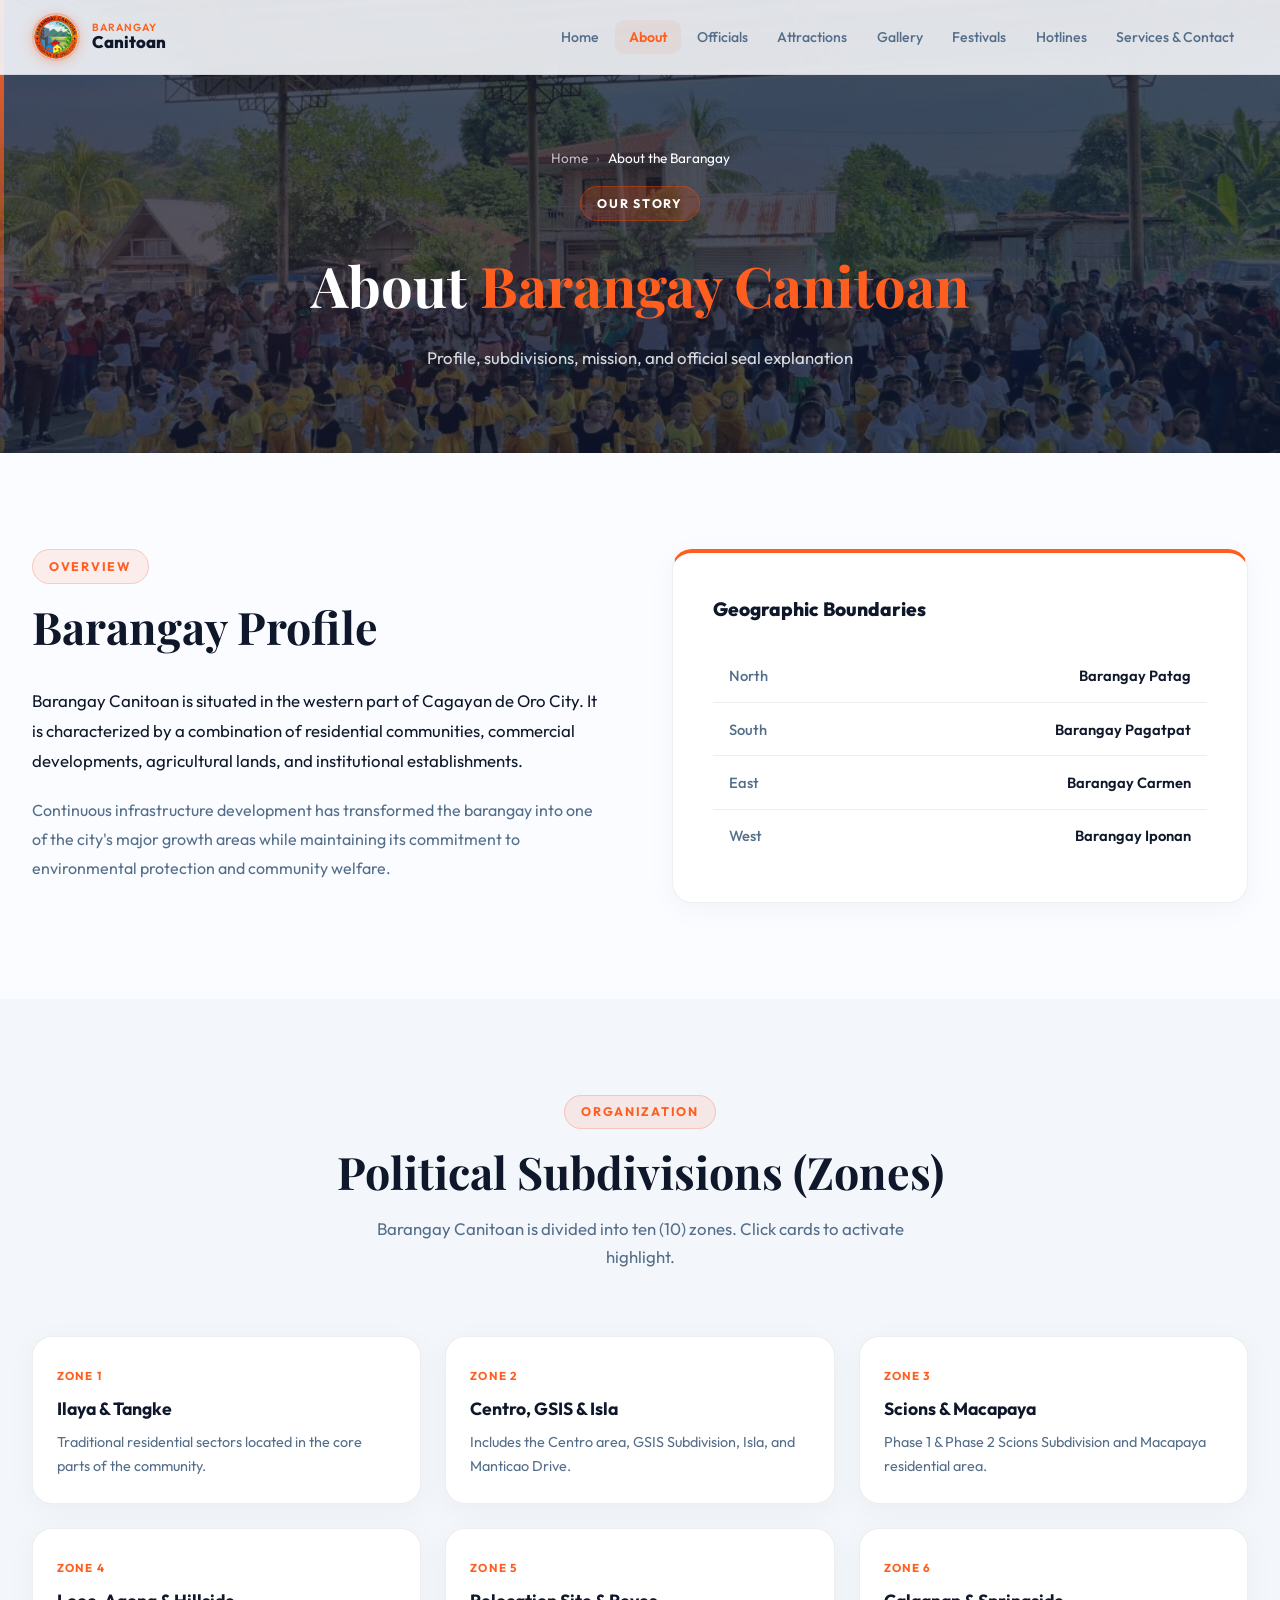
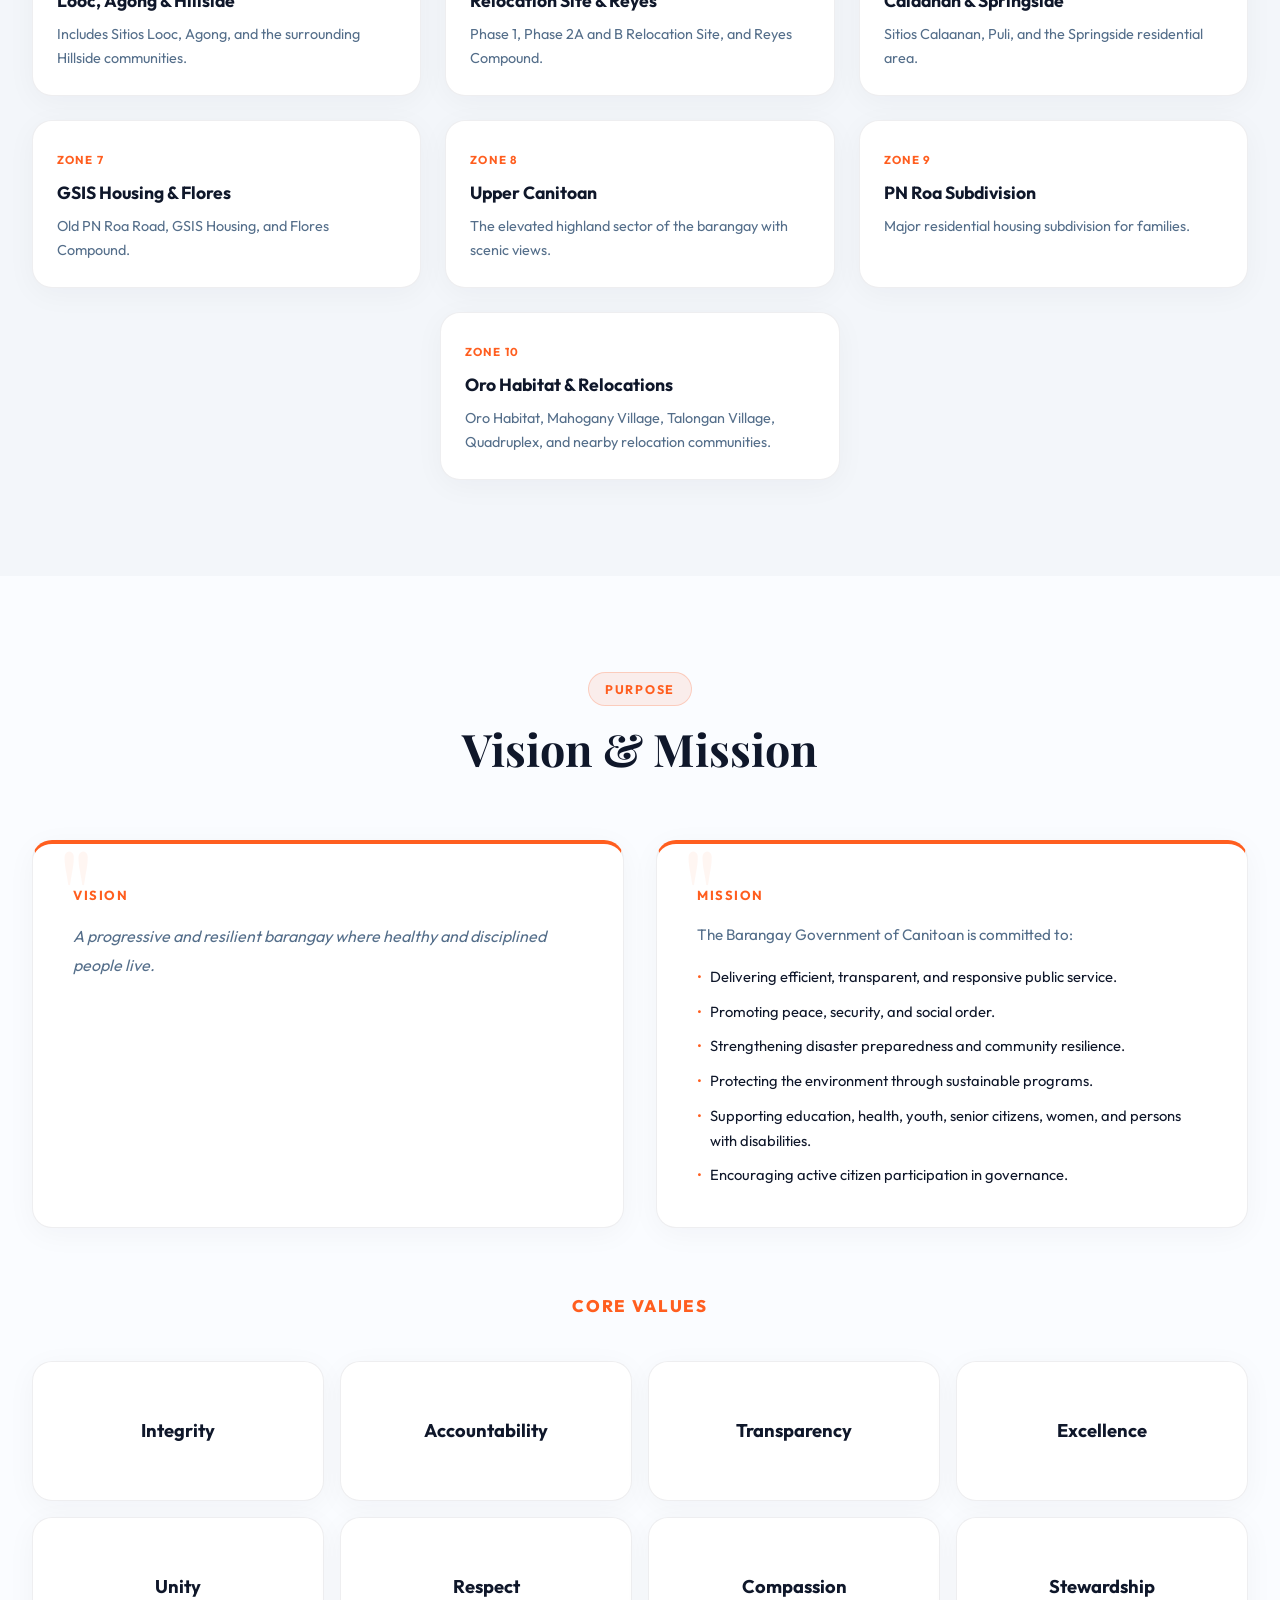
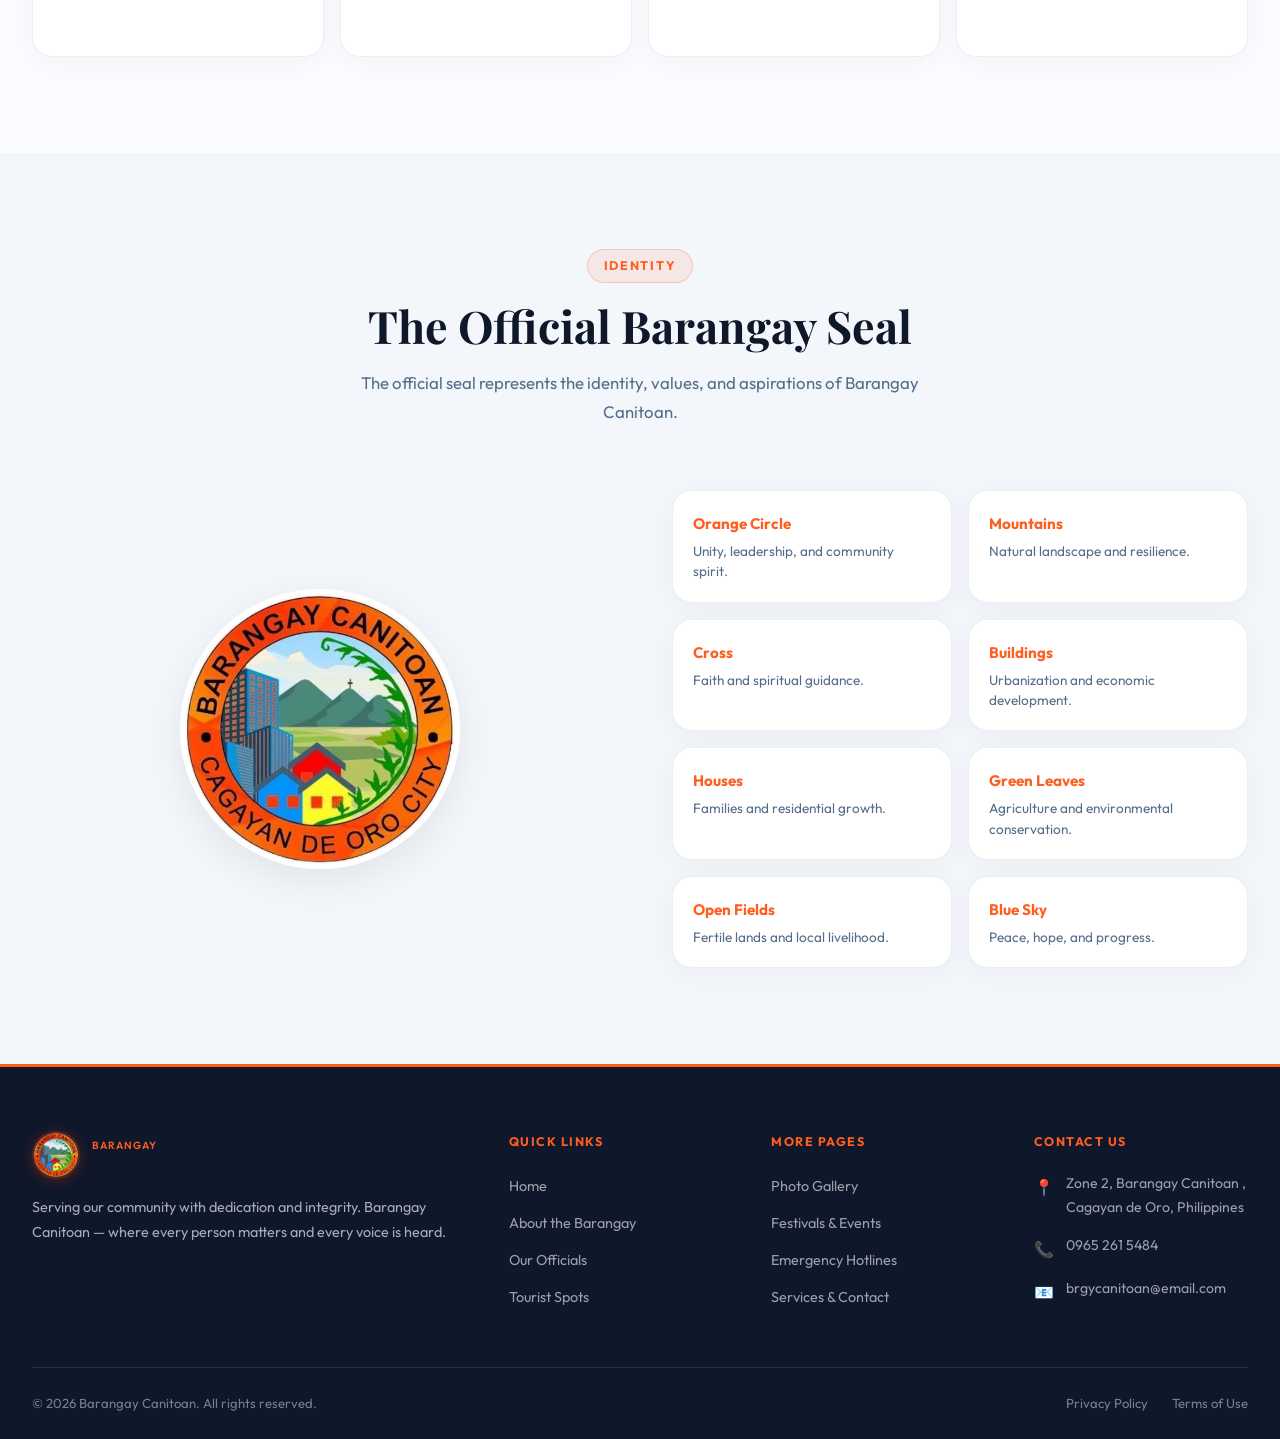
==== about.html @ 5a9c846b "Initial commit" ====
﻿<!DOCTYPE html>
<html lang="en">
<head>
  <meta charset="UTF-8" />
  <meta name="viewport" content="width=device-width, initial-scale=1.0" />
  <meta name="description" content="Learn about the history, location, population, vision, and mission of Barangay Canitoan — a proud community in the heart of the Philippines." />
  <title>About — Barangay Canitoan</title>
  <link rel="stylesheet" href="css/style.css" />
  <link rel="icon" href="images/logo.jpg" />
</head>
<body>

<button id="back-to-top" aria-label="Back to top"><svg width="18" height="18" viewBox="0 0 24 24" fill="none" stroke="currentColor" stroke-width="3" stroke-linecap="round" stroke-linejoin="round"><path d="M18 15l-6-6-6 6"/></svg></button>

<!-- NAVBAR -->
<nav class="navbar" id="navbar" aria-label="Main navigation">
  <div class="nav-container">
    <a href="index.html" class="nav-brand">
      <div class="nav-logo"><img src="images/logo.jpg" alt="Barangay Canitoan Seal" /></div>
      <div class="nav-title"><span>Barangay</span><span>Canitoan</span></div>
    </a>
    <button class="hamburger" id="hamburger" aria-label="Toggle navigation"><span></span><span></span><span></span></button>
    <ul class="nav-menu" id="nav-menu">
      <li><a href="index.html" class="nav-link">Home</a></li>
      <li><a href="about.html" class="nav-link active">About</a></li>
      <li><a href="officials.html" class="nav-link">Officials</a></li>
      <li><a href="attractions.html" class="nav-link">Attractions</a></li>
      <li><a href="gallery.html" class="nav-link">Gallery</a></li>
      <li><a href="festivals.html" class="nav-link">Festivals</a></li>
      <li><a href="hotlines.html" class="nav-link">Hotlines</a></li>
      <li><a href="services.html" class="nav-link">Services & Contact</a></li>
    </ul>
  </div>
</nav>

<!-- PAGE HERO -->
<section class="page-hero" style="background: linear-gradient(rgba(15, 23, 42, 0.75), rgba(15, 23, 42, 0.75)), url('images/about_community.jpg') no-repeat center center; background-size: cover; color: #ffffff; padding: calc(var(--nav-height) + 4.5rem) 0 5rem;">
  <div class="container">
    <div class="page-hero-content">
      <nav class="breadcrumb" aria-label="Breadcrumb">
        <a href="index.html" style="color: rgba(250, 252, 255, 0.7); text-decoration: none;">Home</a>
        <span class="breadcrumb-sep" style="color: rgba(250, 252, 255, 0.4);">›</span>
        <span style="color: #ffffff;">About the Barangay</span>
      </nav>
      <span class="section-tag" style="background: rgba(255, 69, 0, 0.2); border-color: rgba(255, 69, 0, 0.4); color: #ffffff;">Our Story</span>
      <h1 class="page-hero-title" style="color: #ffffff;">About <span style="color:var(--primary)">Barangay Canitoan</span></h1>
      <p class="page-hero-subtitle" style="color: rgba(250, 252, 255, 0.85);">Profile, subdivisions, mission, and official seal explanation</p>
    </div>
  </div>
</section>

<!-- PROFILE & HISTORY -->
<section class="section" aria-labelledby="profile-heading">
  <div class="container">
    <div class="grid-2" style="align-items:center; gap:4rem;">
      <div class="animate-on-scroll">
        <div class="section-header" style="text-align:left; margin-bottom:2rem;">
          <span class="section-tag">Overview</span>
          <h2 class="section-title" id="profile-heading">Barangay Profile</h2>
        </div>
        <p style="color:var(--text-primary); font-size:1.05rem; margin-bottom:1.25rem; line-height:1.8;">
          Barangay Canitoan is situated in the western part of Cagayan de Oro City. It is characterized by a combination of residential communities, commercial developments, agricultural lands, and institutional establishments.
        </p>
        <p style="color:var(--text-muted); margin-bottom:1.25rem; line-height:1.8;">
          Continuous infrastructure development has transformed the barangay into one of the city's major growth areas while maintaining its commitment to environmental protection and community welfare.
        </p>
      </div>

      <div class="card about-card-interactive animate-on-scroll" onclick="toggleCard(this)" style="padding: 2.5rem; background: var(--bg-card); border-top: 4px solid var(--primary);">
        <h3 style="font-size: 1.2rem; font-weight: 800; color: var(--text-primary); margin-bottom: 1.5rem; display: flex; align-items: center; gap: 0.5rem;">
          Geographic Boundaries
        </h3>
        <table class="hours-table">
          <tr>
            <td>North</td>
            <td style="color:var(--text-primary); font-weight:600; text-align:right;">Barangay Patag</td>
          </tr>
          <tr>
            <td>South</td>
            <td style="color:var(--text-primary); font-weight:600; text-align:right;">Barangay Pagatpat</td>
          </tr>
          <tr>
            <td>East</td>
            <td style="color:var(--text-primary); font-weight:600; text-align:right;">Barangay Carmen</td>
          </tr>
          <tr>
            <td>West</td>
            <td style="color:var(--text-primary); font-weight:600; text-align:right;">Barangay Iponan</td>
          </tr>
        </table>
      </div>
    </div>
  </div>
</section>

<!-- POLITICAL SUBDIVISIONS (ZONES) -->
<section class="section section-alt" aria-labelledby="zones-heading">
  <div class="container">
    <div class="section-header">
      <span class="section-tag">Organization</span>
      <h2 class="section-title" id="zones-heading">Political Subdivisions (Zones)</h2>
      <p class="section-desc">Barangay Canitoan is divided into ten (10) zones. Click cards to activate highlight.</p>
    </div>

    <div class="grid-3" style="gap:1.5rem;">
      <div class="card about-card-interactive animate-on-scroll" onclick="toggleCard(this)" style="padding:1.5rem;">
        <span class="card-tag">Zone 1</span>
        <h3 class="card-title">Ilaya &amp; Tangke</h3>
        <p class="card-desc">Traditional residential sectors located in the core parts of the community.</p>
      </div>
      <div class="card about-card-interactive animate-on-scroll" onclick="toggleCard(this)" style="padding:1.5rem;">
        <span class="card-tag">Zone 2</span>
        <h3 class="card-title">Centro, GSIS &amp; Isla</h3>
        <p class="card-desc">Includes the Centro area, GSIS Subdivision, Isla, and Manticao Drive.</p>
      </div>
      <div class="card about-card-interactive animate-on-scroll" onclick="toggleCard(this)" style="padding:1.5rem;">
        <span class="card-tag">Zone 3</span>
        <h3 class="card-title">Scions &amp; Macapaya</h3>
        <p class="card-desc">Phase 1 &amp; Phase 2 Scions Subdivision and Macapaya residential area.</p>
      </div>
      <div class="card about-card-interactive animate-on-scroll" onclick="toggleCard(this)" style="padding:1.5rem;">
        <span class="card-tag">Zone 4</span>
        <h3 class="card-title">Looc, Agong &amp; Hillside</h3>
        <p class="card-desc">Includes Sitios Looc, Agong, and the surrounding Hillside communities.</p>
      </div>
      <div class="card about-card-interactive animate-on-scroll" onclick="toggleCard(this)" style="padding:1.5rem;">
        <span class="card-tag">Zone 5</span>
        <h3 class="card-title">Relocation Site &amp; Reyes</h3>
        <p class="card-desc">Phase 1, Phase 2A and B Relocation Site, and Reyes Compound.</p>
      </div>
      <div class="card about-card-interactive animate-on-scroll" onclick="toggleCard(this)" style="padding:1.5rem;">
        <span class="card-tag">Zone 6</span>
        <h3 class="card-title">Calaanan &amp; Springside</h3>
        <p class="card-desc">Sitios Calaanan, Puli, and the Springside residential area.</p>
      </div>
      <div class="card about-card-interactive animate-on-scroll" onclick="toggleCard(this)" style="padding:1.5rem;">
        <span class="card-tag">Zone 7</span>
        <h3 class="card-title">GSIS Housing &amp; Flores</h3>
        <p class="card-desc">Old PN Roa Road, GSIS Housing, and Flores Compound.</p>
      </div>
      <div class="card about-card-interactive animate-on-scroll" onclick="toggleCard(this)" style="padding:1.5rem;">
        <span class="card-tag">Zone 8</span>
        <h3 class="card-title">Upper Canitoan</h3>
        <p class="card-desc">The elevated highland sector of the barangay with scenic views.</p>
      </div>
      <div class="card about-card-interactive animate-on-scroll" onclick="toggleCard(this)" style="padding:1.5rem;">
        <span class="card-tag">Zone 9</span>
        <h3 class="card-title">PN Roa Subdivision</h3>
        <p class="card-desc">Major residential housing subdivision for families.</p>
      </div>
      <div class="card about-card-interactive animate-on-scroll" onclick="toggleCard(this)" style="padding:1.5rem; grid-column:span 3; max-width:400px; margin:0 auto;" id="zone-10-card">
        <span class="card-tag">Zone 10</span>
        <h3 class="card-title">Oro Habitat &amp; Relocations</h3>
        <p class="card-desc">Oro Habitat, Mahogany Village, Talongan Village, Quadruplex, and nearby relocation communities.</p>
      </div>
    </div>
    
    <style>
      @media (max-width: 900px) {
        #zone-10-card { grid-column: span 2; margin: 0; max-width: none; }
      }
      @media (max-width: 580px) {
        #zone-10-card { grid-column: span 1; }
      }
    </style>
  </div>
</section>

<!-- VISION, MISSION & VALUES -->
<section class="section" aria-labelledby="vm-heading">
  <div class="container">
    <div class="section-header">
      <span class="section-tag">Purpose</span>
      <h2 class="section-title" id="vm-heading">Vision &amp; Mission</h2>
    </div>

    <div class="grid-2" style="gap:2rem; margin-bottom:4rem;">
      <div class="vm-card about-card-interactive animate-on-scroll" onclick="toggleCard(this)">
        <h3>Vision</h3>
        <p>A progressive and resilient barangay where healthy and disciplined people live.</p>
      </div>
      <div class="vm-card about-card-interactive animate-on-scroll" onclick="toggleCard(this)">
        <h3>Mission</h3>
        <p style="font-style:normal; font-size:0.95rem; color:var(--text-muted); line-height:1.7;">
          The Barangay Government of Canitoan is committed to:
        </p>
        <ul style="margin-top:1rem; display:flex; flex-direction:column; gap:0.6rem;">
          <li style="display:flex; gap:0.5rem; font-size:0.92rem; color:var(--text-primary);"><span style="color:var(--primary);">•</span> Delivering efficient, transparent, and responsive public service.</li>
          <li style="display:flex; gap:0.5rem; font-size:0.92rem; color:var(--text-primary);"><span style="color:var(--primary);">•</span> Promoting peace, security, and social order.</li>
          <li style="display:flex; gap:0.5rem; font-size:0.92rem; color:var(--text-primary);"><span style="color:var(--primary);">•</span> Strengthening disaster preparedness and community resilience.</li>
          <li style="display:flex; gap:0.5rem; font-size:0.92rem; color:var(--text-primary);"><span style="color:var(--primary);">•</span> Protecting the environment through sustainable programs.</li>
          <li style="display:flex; gap:0.5rem; font-size:0.92rem; color:var(--text-primary);"><span style="color:var(--primary);">•</span> Supporting education, health, youth, senior citizens, women, and persons with disabilities.</li>
          <li style="display:flex; gap:0.5rem; font-size:0.92rem; color:var(--text-primary);"><span style="color:var(--primary);">•</span> Encouraging active citizen participation in governance.</li>
        </ul>
      </div>
    </div>

    <!-- Core Values -->
    <div>
      <h3 style="text-align:center; font-size:1.05rem; font-weight:800; color:var(--primary); margin-bottom:2.5rem; text-transform:uppercase; letter-spacing:0.1em;">Core Values</h3>
      <div class="grid-4" style="gap:1rem;">
        <div class="card-flip-container animate-on-scroll">
          <div class="card-flip" onclick="toggleFlipCard(this)">
            <div class="card-front">
              <h4>Integrity</h4>
            </div>
            <div class="card-back">
              <p>We serve our citizens with honesty, transparency, and high moral standards in all public services.</p>
            </div>
          </div>
        </div>
        <div class="card-flip-container animate-on-scroll">
          <div class="card-flip" onclick="toggleFlipCard(this)">
            <div class="card-front">
              <h4>Accountability</h4>
            </div>
            <div class="card-back">
              <p>We take full responsibility for our actions, administrative decisions, policies, and community resources.</p>
            </div>
          </div>
        </div>
        <div class="card-flip-container animate-on-scroll">
          <div class="card-flip" onclick="toggleFlipCard(this)">
            <div class="card-front">
              <h4>Transparency</h4>
            </div>
            <div class="card-back">
              <p>We keep public records, official transactions, and barangay council decisions open and accessible to all residents.</p>
            </div>
          </div>
        </div>
        <div class="card-flip-container animate-on-scroll">
          <div class="card-flip" onclick="toggleFlipCard(this)">
            <div class="card-front">
              <h4>Excellence</h4>
            </div>
            <div class="card-back">
              <p>We strive to deliver the highest quality of service, administrative efficiency, and prompt public response.</p>
            </div>
          </div>
        </div>
        <div class="card-flip-container animate-on-scroll">
          <div class="card-flip" onclick="toggleFlipCard(this)">
            <div class="card-front">
              <h4>Unity</h4>
            </div>
            <div class="card-back">
              <p>We work hand-in-hand with all zones, subdivisions, and local sectors to build a cohesive community.</p>
            </div>
          </div>
        </div>
        <div class="card-flip-container animate-on-scroll">
          <div class="card-flip" onclick="toggleFlipCard(this)">
            <div class="card-front">
              <h4>Respect</h4>
            </div>
            <div class="card-back">
              <p>We honor the diverse voices, beliefs, cultural backgrounds, and rights of every Canitoan citizen.</p>
            </div>
          </div>
        </div>
        <div class="card-flip-container animate-on-scroll">
          <div class="card-flip" onclick="toggleFlipCard(this)">
            <div class="card-front">
              <h4>Compassion</h4>
            </div>
            <div class="card-back">
              <p>We prioritize the welfare of vulnerable sectors, providing social assistance, care, and active outreach.</p>
            </div>
          </div>
        </div>
        <div class="card-flip-container animate-on-scroll">
          <div class="card-flip" onclick="toggleFlipCard(this)">
            <div class="card-front">
              <h4>Stewardship</h4>
            </div>
            <div class="card-back">
              <p>We actively protect and conserve our environment, local resources, and public lands for future generations.</p>
            </div>
          </div>
        </div>
      </div>
    </div>
  </div>
</section>

<!-- OFFICIAL SEAL EXPLANATION -->
<section class="section section-alt" aria-labelledby="seal-heading">
  <div class="container">
    <div class="section-header">
      <span class="section-tag">Identity</span>
      <h2 class="section-title" id="seal-heading">The Official Barangay Seal</h2>
      <p class="section-desc">The official seal represents the identity, values, and aspirations of Barangay Canitoan.</p>
    </div>

    <div class="grid-2" style="align-items:center; gap:4rem;">
      <div style="display:flex; justify-content:center;" class="animate-on-scroll">
        <img src="images/logo.jpg" alt="Barangay Canitoan Official Seal" style="max-width:280px; border-radius:50%; border:5px solid #ffffff; box-shadow:var(--shadow-md);" />
      </div>

      <div class="animate-on-scroll">
        <div style="display:grid; grid-template-columns:1fr 1fr; gap:1rem;">
          <div class="card about-card-interactive" onclick="toggleCard(this)" style="padding:1.25rem; background:var(--bg-card); border:1px solid var(--border);">
            <h4 style="font-weight:700; color:var(--primary); font-size:0.95rem; margin-bottom:0.25rem;">Orange Circle</h4>
            <p style="font-size:0.85rem; color:var(--text-muted); line-height:1.5;">Unity, leadership, and community spirit.</p>
          </div>
          <div class="card about-card-interactive" onclick="toggleCard(this)" style="padding:1.25rem; background:var(--bg-card); border:1px solid var(--border);">
            <h4 style="font-weight:700; color:var(--primary); font-size:0.95rem; margin-bottom:0.25rem;">Mountains</h4>
            <p style="font-size:0.85rem; color:var(--text-muted); line-height:1.5;">Natural landscape and resilience.</p>
          </div>
          <div class="card about-card-interactive" onclick="toggleCard(this)" style="padding:1.25rem; background:var(--bg-card); border:1px solid var(--border);">
            <h4 style="font-weight:700; color:var(--primary); font-size:0.95rem; margin-bottom:0.25rem;">Cross</h4>
            <p style="font-size:0.85rem; color:var(--text-muted); line-height:1.5;">Faith and spiritual guidance.</p>
          </div>
          <div class="card about-card-interactive" onclick="toggleCard(this)" style="padding:1.25rem; background:var(--bg-card); border:1px solid var(--border);">
            <h4 style="font-weight:700; color:var(--primary); font-size:0.95rem; margin-bottom:0.25rem;">Buildings</h4>
            <p style="font-size:0.85rem; color:var(--text-muted); line-height:1.5;">Urbanization and economic development.</p>
          </div>
          <div class="card about-card-interactive" onclick="toggleCard(this)" style="padding:1.25rem; background:var(--bg-card); border:1px solid var(--border);">
            <h4 style="font-weight:700; color:var(--primary); font-size:0.95rem; margin-bottom:0.25rem;">Houses</h4>
            <p style="font-size:0.85rem; color:var(--text-muted); line-height:1.5;">Families and residential growth.</p>
          </div>
          <div class="card about-card-interactive" onclick="toggleCard(this)" style="padding:1.25rem; background:var(--bg-card); border:1px solid var(--border);">
            <h4 style="font-weight:700; color:var(--primary); font-size:0.95rem; margin-bottom:0.25rem;">Green Leaves</h4>
            <p style="font-size:0.85rem; color:var(--text-muted); line-height:1.5;">Agriculture and environmental conservation.</p>
          </div>
          <div class="card about-card-interactive" onclick="toggleCard(this)" style="padding:1.25rem; background:var(--bg-card); border:1px solid var(--border);">
            <h4 style="font-weight:700; color:var(--primary); font-size:0.95rem; margin-bottom:0.25rem;">Open Fields</h4>
            <p style="font-size:0.85rem; color:var(--text-muted); line-height:1.5;">Fertile lands and local livelihood.</p>
          </div>
          <div class="card about-card-interactive" onclick="toggleCard(this)" style="padding:1.25rem; background:var(--bg-card); border:1px solid var(--border);">
            <h4 style="font-weight:700; color:var(--primary); font-size:0.95rem; margin-bottom:0.25rem;">Blue Sky</h4>
            <p style="font-size:0.85rem; color:var(--text-muted); line-height:1.5;">Peace, hope, and progress.</p>
          </div>
        </div>
      </div>
    </div>
  </div>
</section>

<!-- FOOTER -->
<footer class="footer" role="contentinfo">
  <div class="container">
    <div class="footer-grid">
      <div class="footer-brand">
        <div class="nav-brand" style="margin-bottom:0.5rem;">
          <div class="nav-logo"><img src="images/logo.jpg" alt="Barangay Canitoan Seal" /></div>
          <div class="nav-title"><span>Barangay</span><span>Canitoan</span></div>
        </div>
        <p>Serving our community with dedication and integrity. Barangay Canitoan — where every person matters and every voice is heard.</p>

      </div>
      <div>
        <h3 class="footer-heading">Quick Links</h3>
        <ul class="footer-links">
          <li><a href="index.html">Home</a></li>
          <li><a href="about.html">About the Barangay</a></li>
          <li><a href="officials.html">Our Officials</a></li>
          <li><a href="attractions.html">Tourist Spots</a></li>
        </ul>
      </div>
      <div>
        <h3 class="footer-heading">More Pages</h3>
        <ul class="footer-links">
          <li><a href="gallery.html">Photo Gallery</a></li>
          <li><a href="festivals.html">Festivals & Events</a></li>
          <li><a href="hotlines.html">Emergency Hotlines</a></li>
          <li><a href="services.html">Services & Contact</a></li>
        </ul>
      </div>
      <div>
        <h3 class="footer-heading">Contact Us</h3>
        <div class="footer-contact-item"><span>📍</span><span>Zone 2, Barangay Canitoan , Cagayan de Oro, Philippines</span></div>
        <div class="footer-contact-item"><span>📞</span><span>0965 261 5484</span></div>
        <div class="footer-contact-item"><span>📧</span><span>brgycanitoan@email.com</span></div>
      </div>
    </div>
    <div class="footer-bottom">
      <p>© 2026 Barangay Canitoan. All rights reserved.</p>
      <div class="footer-bottom-links">
        <a href="services.html">Privacy Policy</a>
        <a href="services.html">Terms of Use</a>
      </div>
    </div>
  </div>
</footer>

<script src="js/main.js"></script>
<script>
  function toggleCard(card) {
    card.classList.toggle('active-card');
  }
  function toggleFlipCard(card) {
    const allCards = document.querySelectorAll('.card-flip');
    allCards.forEach(c => {
      if (c !== card) {
        c.classList.remove('flipped');
      }
    });
    card.classList.toggle('flipped');
  }
</script>
</body>
</html>
---- css/style.css ----
/* ============================
   BARANGAY CANITOAN - MAIN STYLES
   Light Theme Edition
   ============================ */

/* Import Google Fonts */
@import url('https://fonts.googleapis.com/css2?family=Outfit:wght@300;400;500;600;700;800&family=Playfair+Display:wght@600;700&display=swap');

/* ============================
   CSS VARIABLES — LIGHT THEME
   ============================ */
:root {
  /* Brand Colors */
  --primary: #FF5E1F;          /* Sunset Tangerine Orange — accent */
  --primary-light: #FF854D;
  --primary-dark: #E03E00;
  --secondary: #0F172A;        /* Midnight Blue — secondary dark */
  --secondary-light: #1E293B;

  /* Layout Backgrounds */
  --bg-body: #FAFCFF;          /* Ice White — dominant 60% */
  --bg-section: #F3F6FA;       /* Smooth Platinum — supporting 30% */
  --bg-card: #FFFFFF;          /* Pure white cards */
  --bg-card-hover: #FCFDFE;

  /* Text */
  --text-primary: #0F172A;     /* Midnight Blue */
  --text-muted: #546E8A;       /* Soft blue-grey muted */
  --text-light: #FAFCFF;       /* For dark backgrounds */
  --white: #FFFFFF;

  /* Utility */
  --border: rgba(15, 23, 42, 0.07);
  --border-strong: rgba(15, 23, 42, 0.15);
  --shadow: 0 6px 30px rgba(15, 23, 42, 0.04);
  --shadow-md: 0 12px 40px rgba(15, 23, 42, 0.08);
  --shadow-lg: 0 24px 60px rgba(15, 23, 42, 0.12);
  --shadow-orange: 0 6px 24px rgba(255, 94, 31, 0.2);
  --radius: 20px;
  --radius-sm: 10px;
  --radius-lg: 28px;
  --transition: all 0.35s cubic-bezier(0.25, 0.8, 0.25, 1);
  --nav-height: 75px;

  /* Legacy aliases (keep for components) */
  --bg-dark: #0F172A;
  --bg-mid: #F3F6FA;
  --text-dark: #0F172A;
  --accent: #FF5E1F;
  --accent-light: #FF854D;
  --accent-dark: #E03E00;
}

/* ============================
   RESET & BASE
   ============================ */
*, *::before, *::after {
  box-sizing: border-box;
  margin: 0;
  padding: 0;
}

html {
  scroll-behavior: smooth;
  font-size: 16px;
}

body {
  font-family: 'Outfit', sans-serif;
  background-color: var(--bg-body);
  color: var(--text-primary);
  line-height: 1.7;
  overflow-x: hidden;
}

img {
  max-width: 100%;
  height: auto;
  display: block;
}

a {
  text-decoration: none;
  color: inherit;
  transition: var(--transition);
}

ul { list-style: none; }

/* ============================
   SCROLLBAR
   ============================ */
::-webkit-scrollbar { width: 6px; }
::-webkit-scrollbar-track { background: var(--bg-section); }
::-webkit-scrollbar-thumb { background: var(--primary); border-radius: 3px; }

/* ============================
   NAVIGATION — White / Frosted
   ============================ */
.navbar {
  position: fixed;
  top: 0;
  left: 0;
  width: 100%;
  height: var(--nav-height);
  z-index: 1000;
  background: rgba(250, 252, 255, 0.88);
  backdrop-filter: blur(24px);
  -webkit-backdrop-filter: blur(24px);
  border-bottom: 1px solid var(--border);
  transition: var(--transition);
}

.navbar.scrolled {
  background: rgba(250, 252, 255, 0.98);
  box-shadow: 0 2px 20px rgba(15, 23, 42, 0.10);
}

.nav-container {
  max-width: 1300px;
  margin: 0 auto;
  padding: 0 2rem;
  height: 100%;
  display: flex;
  align-items: center;
  justify-content: space-between;
}

.nav-brand {
  display: flex;
  align-items: center;
  gap: 0.75rem;
}

.nav-logo {
  width: 48px;
  height: 48px;
  border-radius: 50%;
  display: flex;
  align-items: center;
  justify-content: center;
  flex-shrink: 0;
  overflow: hidden;
  box-shadow: 0 2px 12px rgba(255, 69, 0, 0.25);
  border: 2px solid rgba(255, 69, 0, 0.3);
}

.nav-logo img {
  width: 100%;
  height: 100%;
  object-fit: cover;
  border-radius: 50%;
}

.nav-title {
  display: flex;
  flex-direction: column;
  line-height: 1.1;
}

.nav-title span:first-child {
  font-size: 0.65rem;
  font-weight: 600;
  color: var(--primary);
  text-transform: uppercase;
  letter-spacing: 0.1em;
}

.nav-title span:last-child {
  font-size: 1.05rem;
  font-weight: 800;
  color: var(--text-primary);
}

.nav-menu {
  display: flex;
  align-items: center;
  gap: 0.15rem;
}

.nav-link {
  padding: 0.5rem 0.85rem;
  border-radius: var(--radius-sm);
  font-size: 0.88rem;
  font-weight: 500;
  color: var(--text-muted);
  transition: var(--transition);
  white-space: nowrap;
}

.nav-link:hover {
  color: var(--text-primary);
  background: var(--bg-section);
}

.nav-link.active {
  color: var(--primary);
  background: rgba(255, 69, 0, 0.06);
  font-weight: 600;
}

.nav-cta {
  background: var(--primary) !important;
  color: #ffffff !important;
  padding: 0.5rem 1.25rem !important;
  border-radius: 50px !important;
  font-weight: 700 !important;
  box-shadow: var(--shadow-orange);
}

.nav-cta:hover {
  background: var(--primary-dark) !important;
  box-shadow: 0 6px 24px rgba(255, 69, 0, 0.4) !important;
  transform: translateY(-1px);
  color: #ffffff !important;
}

/* Hamburger */
.hamburger {
  display: none;
  flex-direction: column;
  gap: 5px;
  cursor: pointer;
  padding: 5px;
  background: none;
  border: none;
}

.hamburger span {
  width: 25px;
  height: 2px;
  background: var(--text-primary);
  border-radius: 2px;
  transition: var(--transition);
}

.hamburger.open span:nth-child(1) { transform: rotate(45deg) translate(5px, 5px); }
.hamburger.open span:nth-child(2) { opacity: 0; }
.hamburger.open span:nth-child(3) { transform: rotate(-45deg) translate(5px, -5px); }

/* ============================
   HERO SECTION
   ============================ */
.hero {
  position: relative;
  min-height: 100vh;
  display: flex;
  align-items: center;
  justify-content: center;
  text-align: center;
  overflow: hidden;
  padding-top: var(--nav-height);
}

.hero-bg {
  position: absolute;
  inset: 0;
  overflow: hidden;
}

.hero-bg-img {
  position: absolute;
  inset: 0;
  width: 100%;
  height: 100%;
  object-fit: cover;
  object-position: center 40%;
  transform: scale(1.05);
  animation: hero-zoom 18s ease-in-out infinite alternate;
}

@keyframes hero-zoom {
  from { transform: scale(1.05); }
  to   { transform: scale(1.12); }
}

/* Gradient overlay: rich orange-to-midnight */
.hero-bg::after {
  content: '';
  position: absolute;
  inset: 0;
  background:
    linear-gradient(
      to bottom,
      rgba(15, 23, 42, 0.50) 0%,
      rgba(255, 69, 0, 0.35) 40%,
      rgba(15, 23, 42, 0.75) 100%
    );
  z-index: 1;
}

.hero-bg::before {
  content: '';
  position: absolute;
  inset: 0;
  background:
    radial-gradient(ellipse at 15% 60%, rgba(255, 69, 0, 0.30) 0%, transparent 55%),
    radial-gradient(ellipse at 85% 30%, rgba(15, 23, 42, 0.40) 0%, transparent 50%);
  z-index: 2;
}

.hero-particles {
  position: absolute;
  inset: 0;
  overflow: hidden;
  z-index: 3;
}

.hero-particles span {
  position: absolute;
  width: 4px;
  height: 4px;
  border-radius: 50%;
  background: rgba(255, 69, 0, 0.7);
  opacity: 0;
  animation: float-particle 8s infinite;
}

@keyframes float-particle {
  0% { transform: translateY(100vh) scale(0); opacity: 0; }
  10% { opacity: 0.6; }
  90% { opacity: 0.3; }
  100% { transform: translateY(-20px) scale(1); opacity: 0; }
}

.hero-content {
  position: relative;
  z-index: 4;
  max-width: 850px;
  padding: 2rem;
}

.hero-badge {
  display: inline-flex;
  align-items: center;
  gap: 0.5rem;
  background: rgba(255, 255, 255, 0.15);
  border: 1px solid rgba(255, 255, 255, 0.35);
  border-radius: 50px;
  padding: 0.4rem 1.2rem;
  font-size: 0.82rem;
  font-weight: 600;
  color: #FAFCFF;
  text-transform: uppercase;
  letter-spacing: 0.1em;
  margin-bottom: 1.5rem;
  animation: fadeInDown 0.8s ease forwards;
  backdrop-filter: blur(10px);
}

.hero-title {
  font-family: 'Playfair Display', serif;
  font-size: clamp(2.8rem, 7vw, 5.5rem);
  font-weight: 700;
  line-height: 1.1;
  color: #FAFCFF;
  margin-bottom: 1.2rem;
  animation: fadeInUp 0.9s ease 0.1s both;
}

.hero-title .highlight {
  background: linear-gradient(135deg, #FF4500, #FF8C69);
  -webkit-background-clip: text;
  -webkit-text-fill-color: transparent;
  background-clip: text;
}

.hero-subtitle {
  font-size: clamp(1rem, 2.5vw, 1.25rem);
  color: rgba(250, 252, 255, 0.88);
  max-width: 600px;
  margin: 0 auto 2.5rem;
  animation: fadeInUp 0.9s ease 0.2s both;
}

.hero-buttons {
  display: flex;
  gap: 1rem;
  justify-content: center;
  flex-wrap: wrap;
  animation: fadeInUp 0.9s ease 0.3s both;
}

.hero-scroll {
  position: absolute;
  bottom: 2rem;
  left: 50%;
  transform: translateX(-50%);
  z-index: 4;
  display: flex;
  flex-direction: column;
  align-items: center;
  gap: 0.5rem;
  color: rgba(250, 252, 255, 0.7);
  font-size: 0.75rem;
  animation: bounce 2s infinite;
}

.hero-scroll::after {
  content: '';
  width: 1px;
  height: 40px;
  background: linear-gradient(to bottom, rgba(250, 252, 255, 0.5), transparent);
}

/* ============================
   BUTTONS
   ============================ */
.btn {
  display: inline-flex;
  align-items: center;
  gap: 0.5rem;
  padding: 0.85rem 2rem;
  border-radius: 50px;
  font-weight: 700;
  font-size: 0.95rem;
  font-family: 'Outfit', sans-serif;
  cursor: pointer;
  border: none;
  transition: var(--transition);
  text-decoration: none;
  user-select: none;
}

.btn:active,
.filter-btn:active {
  transform: scale(0.95) !important;
  transition: transform 0.1s cubic-bezier(0.175, 0.885, 0.32, 1.275);
}


.btn-primary {
  background: linear-gradient(135deg, #FF5E36, #FF2E93) !important;
  color: #ffffff !important;
  box-shadow: 0 4px 15px rgba(255, 94, 31, 0.3) !important;
}

.btn-primary:hover {
  background: linear-gradient(135deg, #FF704D, #FF45a5) !important;
  transform: translateY(-3px) !important;
  box-shadow: 0 8px 25px rgba(255, 94, 31, 0.45) !important;
  color: #ffffff !important;
}

.btn-outline {
  background: rgba(255, 255, 255, 0.15);
  color: #FAFCFF;
  border: 2px solid rgba(255, 255, 255, 0.50);
  backdrop-filter: blur(10px);
}

.btn-outline:hover {
  background: rgba(255, 255, 255, 0.25);
  border-color: rgba(255, 255, 255, 0.75);
  transform: translateY(-3px);
  color: #ffffff;
}

.btn-green {
  background: #0F172A;
  color: #ffffff;
  box-shadow: 0 4px 20px rgba(15, 23, 42, 0.25);
}

.btn-green:hover {
  background: #1E293B;
  transform: translateY(-3px);
  box-shadow: 0 8px 30px rgba(15, 23, 42, 0.35);
  color: #ffffff;
}

/* Light-bg buttons (used inside white sections) */
.btn-primary-light {
  background: linear-gradient(135deg, #FF5E36, #FF2E93) !important;
  color: #ffffff !important;
  box-shadow: 0 4px 15px rgba(255, 94, 31, 0.3) !important;
  border-radius: 50px;
  padding: 0.85rem 2rem;
  font-weight: 700;
  display: inline-flex;
  align-items: center;
  gap: 0.5rem;
  font-family: 'Outfit', sans-serif;
  font-size: 0.95rem;
  transition: var(--transition);
  cursor: pointer;
  border: none;
}

.btn-primary-light:hover {
  background: linear-gradient(135deg, #FF704D, #FF45a5) !important;
  transform: translateY(-2px) !important;
  box-shadow: 0 8px 28px rgba(255, 94, 31, 0.40) !important;
  color: #ffffff !important;
}

.btn-outline-dark {
  background: transparent;
  color: var(--text-primary);
  border: 2px solid var(--border-strong);
  border-radius: 50px;
  padding: 0.85rem 2rem;
  font-weight: 600;
  display: inline-flex;
  align-items: center;
  gap: 0.5rem;
  font-family: 'Outfit', sans-serif;
  font-size: 0.95rem;
  transition: var(--transition);
  cursor: pointer;
}

.btn-outline-dark:hover {
  background: var(--bg-section);
  border-color: var(--primary);
  color: var(--primary);
  transform: translateY(-2px);
}

/* ============================
   LAYOUT
   ============================ */
.container {
  max-width: 1300px;
  margin: 0 auto;
  padding: 0 2rem;
}

.section {
  padding: 6rem 0;
  background: var(--bg-body);
}

.section-alt {
  background: var(--bg-section);
}

.section-header {
  text-align: center;
  margin-bottom: 4rem;
}

.section-tag {
  display: inline-block;
  background: rgba(255, 69, 0, 0.08);
  color: var(--primary);
  font-size: 0.78rem;
  font-weight: 700;
  text-transform: uppercase;
  letter-spacing: 0.14em;
  padding: 0.35rem 1rem;
  border-radius: 50px;
  border: 1.5px solid rgba(255, 69, 0, 0.20);
  margin-bottom: 1rem;
}

.section-title {
  font-family: 'Playfair Display', serif;
  font-size: clamp(1.8rem, 4vw, 2.8rem);
  font-weight: 700;
  color: var(--text-primary);
  line-height: 1.2;
  margin-bottom: 1rem;
}

.section-desc {
  font-size: 1.05rem;
  color: var(--text-muted);
  max-width: 580px;
  margin: 0 auto;
}

/* ============================
   CARDS
   ============================ */
.card {
  background: var(--bg-card);
  border: 1px solid var(--border);
  border-radius: var(--radius);
  overflow: hidden;
  transition: var(--transition);
  box-shadow: var(--shadow);
}

.card:hover {
  background: var(--bg-card-hover);
  border-color: rgba(255, 69, 0, 0.15);
  transform: translateY(-6px);
  box-shadow: var(--shadow-md);
}

.card-img {
  width: 100%;
  height: 220px;
  object-fit: cover;
}

.card-body { padding: 1.5rem; }

.card-tag {
  display: inline-block;
  font-size: 0.72rem;
  font-weight: 700;
  text-transform: uppercase;
  letter-spacing: 0.1em;
  color: var(--primary);
  margin-bottom: 0.5rem;
}

.card-title {
  font-size: 1.1rem;
  font-weight: 700;
  color: var(--text-primary);
  margin-bottom: 0.5rem;
}

.card-desc {
  font-size: 0.9rem;
  color: var(--text-muted);
  line-height: 1.65;
}

/* ============================
   GRID LAYOUTS
   ============================ */
.grid-3 { display: grid; grid-template-columns: repeat(3, 1fr); gap: 1.75rem; }
.grid-4 { display: grid; grid-template-columns: repeat(4, 1fr); gap: 1.5rem; }
.grid-2 { display: grid; grid-template-columns: repeat(2, 1fr); gap: 2rem; }

/* ============================
   PAGE HERO — Inner pages
   ============================ */
.page-hero {
  background: var(--bg-section);
  padding: calc(var(--nav-height) + 3rem) 0 3.5rem;
  position: relative;
  overflow: hidden;
  border-bottom: 1px solid var(--border);
}

.page-hero::before {
  content: '';
  position: absolute;
  inset: 0;
  background:
    radial-gradient(ellipse at 15% 60%, rgba(255, 69, 0, 0.06) 0%, transparent 55%),
    radial-gradient(ellipse at 85% 30%, rgba(15, 23, 42, 0.04) 0%, transparent 50%);
  pointer-events: none;
}

/* Orange accent bar on left */
.page-hero::after {
  content: '';
  position: absolute;
  left: 0;
  top: 0;
  bottom: 0;
  width: 4px;
  background: linear-gradient(to bottom, var(--primary), transparent);
}

.page-hero-content {
  position: relative;
  z-index: 1;
  text-align: center;
}

.page-hero-title {
  font-family: 'Playfair Display', serif;
  font-size: clamp(2rem, 5vw, 3.5rem);
  font-weight: 700;
  color: var(--text-primary);
  margin-bottom: 0.75rem;
}

.page-hero-subtitle {
  color: var(--text-muted);
  font-size: 1.05rem;
}

.breadcrumb {
  display: flex;
  justify-content: center;
  gap: 0.5rem;
  font-size: 0.85rem;
  color: var(--text-muted);
  margin-bottom: 1rem;
}

.breadcrumb a:hover { color: var(--primary); }
.breadcrumb-sep { color: var(--border-strong); }

/* ============================
   FOOTER — Midnight Blue
   ============================ */
.footer {
  background: var(--secondary);
  border-top: 3px solid var(--primary);
  padding: 4rem 0 0;
}

.footer-grid {
  display: grid;
  grid-template-columns: 2fr 1fr 1fr 1fr;
  gap: 3rem;
  margin-bottom: 3rem;
}

.footer-brand p {
  font-size: 0.9rem;
  color: rgba(250, 252, 255, 0.65);
  margin: 1rem 0 1.5rem;
  line-height: 1.7;
}

.footer-social {
  display: flex;
  gap: 0.75rem;
}

.social-link {
  width: 38px;
  height: 38px;
  border-radius: 50%;
  background: rgba(255, 255, 255, 0.08);
  border: 1px solid rgba(255, 255, 255, 0.15);
  display: flex;
  align-items: center;
  justify-content: center;
  font-size: 1rem;
  transition: var(--transition);
  color: rgba(250, 252, 255, 0.7);
}

.social-link:hover {
  background: var(--primary);
  border-color: var(--primary);
  color: #ffffff;
  transform: translateY(-3px);
}

.footer-heading {
  font-size: 0.78rem;
  font-weight: 700;
  text-transform: uppercase;
  letter-spacing: 0.12em;
  color: var(--primary);
  margin-bottom: 1.25rem;
}

.footer-links {
  display: flex;
  flex-direction: column;
  gap: 0.6rem;
}

.footer-links a {
  font-size: 0.9rem;
  color: rgba(250, 252, 255, 0.60);
  transition: var(--transition);
}

.footer-links a:hover {
  color: #ffffff;
  padding-left: 4px;
}

.footer-contact-item {
  display: flex;
  gap: 0.75rem;
  align-items: flex-start;
  margin-bottom: 0.85rem;
}

.footer-contact-item span:first-child {
  font-size: 1rem;
  flex-shrink: 0;
  margin-top: 2px;
}

.footer-contact-item span:last-child {
  font-size: 0.88rem;
  color: rgba(250, 252, 255, 0.60);
}

.footer-bottom {
  border-top: 1px solid rgba(255, 255, 255, 0.10);
  padding: 1.5rem 0;
  display: flex;
  align-items: center;
  justify-content: space-between;
  flex-wrap: wrap;
  gap: 1rem;
}

.footer-bottom p { font-size: 0.82rem; color: rgba(250, 252, 255, 0.45); }

.footer-bottom-links { display: flex; gap: 1.5rem; }
.footer-bottom-links a { font-size: 0.82rem; color: rgba(250, 252, 255, 0.45); }
.footer-bottom-links a:hover { color: var(--primary); }

/* ============================
   OFFICIALS CARDS
   ============================ */
.official-card {
  background: var(--bg-card);
  border: 1px solid var(--border);
  border-radius: var(--radius);
  padding: 2rem 1.5rem;
  text-align: center;
  transition: var(--transition);
  position: relative;
  overflow: hidden;
  box-shadow: var(--shadow);
}

.official-card::before {
  content: '';
  position: absolute;
  top: 0; left: 0; right: 0;
  height: 3px;
  background: linear-gradient(90deg, var(--primary), var(--primary-light));
  transform: scaleX(0);
  transition: var(--transition);
}

.official-card:hover::before { transform: scaleX(1); }
.official-card:hover {
  transform: translateY(-6px);
  box-shadow: var(--shadow-md);
  border-color: rgba(255, 69, 0, 0.12);
}

.official-avatar {
  width: 100px; height: 100px;
  border-radius: 50%;
  margin: 0 auto 1.25rem;
  object-fit: cover;
  border: 3px solid rgba(255, 69, 0, 0.3);
  box-shadow: 0 4px 16px rgba(255, 69, 0, 0.15);
}

.official-avatar-placeholder {
  width: 100px; height: 100px;
  border-radius: 50%;
  margin: 0 auto 1.25rem;
  background: linear-gradient(135deg, var(--primary), #FF8C69);
  display: flex;
  align-items: center;
  justify-content: center;
  font-size: 2.5rem;
  border: 3px solid rgba(255, 255, 255, 0.5);
  box-shadow: 0 4px 16px rgba(255, 69, 0, 0.20);
}

.official-name {
  font-size: 1rem;
  font-weight: 700;
  color: var(--text-primary);
  margin-bottom: 0.25rem;
}

.official-position {
  font-size: 0.78rem;
  font-weight: 700;
  color: var(--primary);
  text-transform: uppercase;
  letter-spacing: 0.08em;
}

.official-term {
  font-size: 0.8rem;
  color: var(--text-muted);
  margin-top: 0.25rem;
}

/* Captain Card */
.captain-card {
  background: linear-gradient(135deg, #fff9f7, #fff3ee);
  border: 2px solid rgba(255, 69, 0, 0.20);
  border-radius: var(--radius-lg);
  padding: 3rem 2.5rem;
  text-align: center;
  position: relative;
  overflow: hidden;
  margin-bottom: 3rem;
  box-shadow: var(--shadow-md);
}

.captain-card::before {
  content: '';
  position: absolute;
  inset: 0;
  background: radial-gradient(ellipse at center, rgba(255, 69, 0, 0.05) 0%, transparent 70%);
}

.captain-avatar {
  width: 140px; height: 140px;
  border-radius: 50%;
  margin: 0 auto 1.5rem;
  background: linear-gradient(135deg, var(--primary), #FF8C69);
  display: flex;
  align-items: center;
  justify-content: center;
  font-size: 3.5rem;
  border: 4px solid rgba(255, 69, 0, 0.25);
  box-shadow: 0 8px 32px rgba(255, 69, 0, 0.25);
  position: relative;
  z-index: 1;
}

.captain-title {
  font-family: 'Playfair Display', serif;
  font-size: 1.8rem;
  font-weight: 700;
  color: var(--text-primary);
  margin-bottom: 0.25rem;
  position: relative;
  z-index: 1;
}

.captain-position {
  font-size: 0.88rem;
  font-weight: 700;
  color: var(--primary);
  text-transform: uppercase;
  letter-spacing: 0.12em;
  position: relative;
  z-index: 1;
}

/* ============================
   SERVICE CARDS
   ============================ */
.service-card {
  background: var(--bg-card);
  border: 1px solid var(--border);
  border-radius: var(--radius);
  padding: 2rem;
  transition: all 0.3s cubic-bezier(0.25, 0.8, 0.25, 1) !important;
  display: flex;
  gap: 1.5rem;
  align-items: flex-start;
  box-shadow: var(--shadow);
  cursor: pointer;
  user-select: none;
}

.service-card:hover {
  border-color: var(--primary) !important;
  transform: translateY(-4px) !important;
  box-shadow: var(--shadow-md);
}

.service-card:active {
  transform: scale(0.96) !important;
}

.service-card.active-card {
  border-color: var(--primary) !important;
  background: linear-gradient(135deg, #ffffff, #fff2eb) !important;
  box-shadow: 0 8px 30px rgba(255, 69, 0, 0.15) !important;
  transform: scale(1.03) !important;
}

.service-icon {
  width: 52px; height: 52px;
  border-radius: var(--radius-sm);
  background: linear-gradient(135deg, var(--primary), var(--primary-dark));
  display: flex;
  align-items: center;
  justify-content: center;
  font-size: 1.5rem;
  flex-shrink: 0;
  box-shadow: 0 4px 12px rgba(255, 69, 0, 0.25);
}

.service-card h3 { font-size: 1rem; font-weight: 700; color: var(--text-primary); margin-bottom: 0.4rem; }
.service-card p { font-size: 0.88rem; color: var(--text-muted); line-height: 1.65; }

/* ============================
   CONTACT
   ============================ */
.contact-info-card {
  background: var(--bg-card);
  border: 1px solid var(--border);
  border-radius: var(--radius);
  padding: 2rem;
  box-shadow: var(--shadow);
}

.contact-item {
  display: flex;
  gap: 1rem;
  align-items: flex-start;
  padding: 1rem 0;
  border-bottom: 1px solid var(--border);
}

.contact-item:last-child { border-bottom: none; }

.contact-icon {
  width: 44px; height: 44px;
  border-radius: var(--radius-sm);
  background: rgba(255, 69, 0, 0.08);
  border: 1.5px solid rgba(255, 69, 0, 0.15);
  display: flex;
  align-items: center;
  justify-content: center;
  font-size: 1.2rem;
  flex-shrink: 0;
}

.contact-detail h4 {
  font-size: 0.78rem;
  font-weight: 700;
  text-transform: uppercase;
  letter-spacing: 0.08em;
  color: var(--primary);
  margin-bottom: 0.25rem;
}

.contact-detail p, .contact-detail a {
  font-size: 0.95rem;
  color: var(--text-primary);
}

.contact-detail a:hover { color: var(--primary); }

/* ============================
   INFO BOXES
   ============================ */
.info-box {
  background: var(--bg-card);
  border: 1px solid var(--border);
  border-left: 4px solid var(--primary);
  border-radius: var(--radius);
  padding: 2rem;
  box-shadow: var(--shadow);
}

.info-box h3 {
  font-size: 1rem;
  font-weight: 700;
  color: var(--text-primary);
  margin-bottom: 1rem;
  display: flex;
  align-items: center;
  gap: 0.5rem;
}

.info-box ul { display: flex; flex-direction: column; gap: 0.6rem; }

.info-box ul li {
  font-size: 0.92rem;
  color: var(--text-muted);
  display: flex;
  align-items: flex-start;
  gap: 0.5rem;
}

.info-box ul li::before {
  content: '▸';
  color: var(--primary);
  font-size: 0.75rem;
  margin-top: 4px;
  flex-shrink: 0;
}

/* ============================
   GALLERY
   ============================ */
.gallery-grid {
  display: grid;
  grid-template-columns: repeat(3, 1fr);
  grid-auto-rows: 200px;
  gap: 1rem;
}

.gallery-item { border-radius: var(--radius-sm); overflow: hidden; position: relative; cursor: pointer; }
.gallery-item.tall { grid-row: span 2; }
.gallery-item.wide { grid-column: span 2; }
.gallery-item img { width: 100%; height: 100%; object-fit: cover; transition: transform 0.5s ease; }
.gallery-item:hover img { transform: scale(1.08); }

.gallery-overlay {
  position: absolute; inset: 0;
  background: linear-gradient(to top, rgba(15,23,42,0.75) 0%, transparent 60%);
  opacity: 0; transition: var(--transition);
  display: flex; align-items: flex-end; padding: 1rem;
}

.gallery-item:hover .gallery-overlay { opacity: 1; }
.gallery-caption { color: var(--white); font-size: 0.88rem; font-weight: 600; }

/* ============================
   FESTIVAL CARDS
   ============================ */
.festival-card {
  background: var(--bg-card);
  border: 1px solid var(--border);
  border-radius: var(--radius);
  overflow: hidden;
  transition: var(--transition);
  display: flex;
  box-shadow: var(--shadow);
}

.festival-card:hover { transform: translateY(-4px); box-shadow: var(--shadow-md); }

.festival-month {
  background: var(--primary);
  min-width: 80px;
  display: flex;
  flex-direction: column;
  align-items: center;
  justify-content: center;
  padding: 1.5rem 1rem;
  text-align: center;
}

.festival-month span:first-child { font-size: 2rem; font-weight: 800; color: #ffffff; line-height: 1; }
.festival-month span:last-child { font-size: 0.72rem; font-weight: 700; text-transform: uppercase; letter-spacing: 0.08em; color: rgba(255,255,255,0.80); }

.festival-content { padding: 1.5rem; }
.festival-content h3 { font-size: 1rem; font-weight: 700; color: var(--text-primary); margin-bottom: 0.4rem; }
.festival-content p { font-size: 0.88rem; color: var(--text-muted); }

/* ============================
   HOTLINES
   ============================ */
.hotline-card {
  background: var(--bg-card);
  border: 1px solid var(--border);
  border-radius: var(--radius);
  padding: 1.75rem;
  display: flex;
  align-items: center;
  gap: 1.25rem;
  transition: all 0.3s cubic-bezier(0.25, 0.8, 0.25, 1) !important;
  box-shadow: var(--shadow);
  cursor: pointer;
  user-select: none;
}

.hotline-card:hover {
  border-color: var(--primary) !important;
  transform: translateY(-4px) !important;
  box-shadow: var(--shadow-md);
}

.hotline-card:active {
  transform: scale(0.96) !important;
}

.hotline-card.active-card {
  border-color: var(--primary) !important;
  background: linear-gradient(135deg, #ffffff, #fff2eb) !important;
  box-shadow: 0 8px 30px rgba(255, 69, 0, 0.15) !important;
  transform: scale(1.03) !important;
}

.hotline-icon {
  width: 56px; height: 56px;
  border-radius: var(--radius-sm);
  display: flex; align-items: center; justify-content: center;
  font-size: 1.6rem; flex-shrink: 0;
}

.hotline-icon.emergency { background: rgba(220, 53, 69, 0.08); border: 1.5px solid rgba(220, 53, 69, 0.2); }
.hotline-icon.police { background: rgba(30, 100, 200, 0.08); border: 1.5px solid rgba(30, 100, 200, 0.2); }
.hotline-icon.fire { background: rgba(255, 69, 0, 0.08); border: 1.5px solid rgba(255, 69, 0, 0.2); }
.hotline-icon.health { background: rgba(40, 167, 69, 0.08); border: 1.5px solid rgba(40, 167, 69, 0.2); }
.hotline-icon.barangay { background: rgba(15, 23, 42, 0.06); border: 1.5px solid rgba(15, 23, 42, 0.15); }
.hotline-icon.disaster { background: rgba(255, 69, 0, 0.08); border: 1.5px solid rgba(255, 69, 0, 0.2); }

.hotline-info h3 { font-size: 1rem; font-weight: 700; color: var(--text-primary); margin-bottom: 0.2rem; }
.hotline-number { font-size: 1.3rem; font-weight: 800; color: var(--primary); }
.hotline-note { font-size: 0.78rem; color: var(--text-muted); }

/* ============================
   MAP EMBED
   ============================ */
.map-container {
  border-radius: var(--radius);
  overflow: hidden;
  border: 1px solid var(--border);
  height: 380px;
  box-shadow: var(--shadow);
}

.map-container iframe { width: 100%; height: 100%; border: none; filter: none; }

/* ============================
   ABOUT — TIMELINE
   ============================ */
.timeline { position: relative; padding-left: 2rem; }

.timeline::before {
  content: '';
  position: absolute;
  left: 0; top: 0; bottom: 0;
  width: 2px;
  background: linear-gradient(to bottom, var(--primary), rgba(255,69,0,0.15), transparent);
}

.timeline-item { position: relative; margin-bottom: 2.5rem; padding-left: 1.5rem; }

.timeline-item::before {
  content: '';
  position: absolute;
  left: -2.5rem; top: 6px;
  width: 12px; height: 12px;
  border-radius: 50%;
  background: var(--primary);
  border: 2px solid #ffffff;
  box-shadow: 0 0 0 3px rgba(255, 69, 0, 0.20);
}

.timeline-year { font-size: 0.78rem; font-weight: 700; color: var(--primary); text-transform: uppercase; letter-spacing: 0.1em; margin-bottom: 0.4rem; }
.timeline-item h3 { font-size: 1.05rem; font-weight: 700; color: var(--text-primary); margin-bottom: 0.4rem; }
.timeline-item p { font-size: 0.9rem; color: var(--text-muted); line-height: 1.65; }

/* ============================
   VISION / MISSION
   ============================ */
.vm-card {
  background: var(--bg-card);
  border: 1px solid var(--border);
  border-top: 4px solid var(--primary);
  border-radius: var(--radius);
  padding: 2.5rem;
  position: relative;
  overflow: hidden;
  box-shadow: var(--shadow);
}

.vm-card::before {
  content: '"';
  position: absolute;
  top: -1rem; left: 1.5rem;
  font-size: 8rem;
  font-family: 'Playfair Display', serif;
  color: rgba(255, 69, 0, 0.05);
  line-height: 1;
}

.vm-card h3 { font-size: 0.82rem; font-weight: 700; text-transform: uppercase; letter-spacing: 0.12em; color: var(--primary); margin-bottom: 1rem; }
.vm-card p { font-size: 1rem; color: var(--text-muted); line-height: 1.8; font-style: italic; position: relative; z-index: 1; }

/* ============================
   ANIMATIONS
   ============================ */
@keyframes fadeInDown {
  from { opacity: 0; transform: translateY(-20px); }
  to { opacity: 1; transform: translateY(0); }
}

@keyframes fadeInUp {
  from { opacity: 0; transform: translateY(30px); }
  to { opacity: 1; transform: translateY(0); }
}

@keyframes bounce {
  0%, 100% { transform: translateX(-50%) translateY(0); }
  50% { transform: translateX(-50%) translateY(-8px); }
}

@keyframes pulse-glow {
  0%, 100% { box-shadow: 0 0 20px rgba(255, 69, 0, 0.2); }
  50% { box-shadow: 0 0 40px rgba(255, 69, 0, 0.45); }
}

.animate-on-scroll {
  opacity: 0;
  transform: translateY(28px);
  transition: opacity 0.65s ease, transform 0.65s ease;
}

.animate-on-scroll.visible {
  opacity: 1;
  transform: translateY(0);
}

/* ============================
   RESPONSIVE
   ============================ */
@media (max-width: 1100px) {
  .grid-4 { grid-template-columns: repeat(2, 1fr); }
  .footer-grid { grid-template-columns: 1fr 1fr; }
}

@media (max-width: 900px) {
  .grid-3 { grid-template-columns: repeat(2, 1fr); }
  .grid-2 { grid-template-columns: 1fr; }
  .gallery-grid { grid-template-columns: repeat(2, 1fr); }
}

@media (max-width: 768px) {
  :root { --nav-height: 65px; }

  .nav-menu {
    position: fixed;
    top: var(--nav-height);
    left: 0; right: 0;
    background: rgba(250, 252, 255, 0.98);
    backdrop-filter: blur(20px);
    padding: 1.5rem;
    flex-direction: column;
    align-items: stretch;
    gap: 0.25rem;
    transform: translateY(-110%);
    transition: transform 0.35s cubic-bezier(0.4, 0, 0.2, 1);
    border-bottom: 1px solid var(--border);
    box-shadow: 0 8px 30px rgba(15,23,42,0.12);
  }

  .nav-menu.open { transform: translateY(0); }
  .hamburger { display: flex; }
  .nav-link { padding: 0.75rem 1rem; font-size: 1rem; }

  .section { padding: 4rem 0; }
  .footer-grid { grid-template-columns: 1fr; }
  .footer-bottom { flex-direction: column; text-align: center; }
  .captain-card { padding: 2rem 1.25rem; }
}

@media (max-width: 580px) {
  .grid-3, .grid-4 { grid-template-columns: 1fr; }
  .gallery-grid { grid-template-columns: 1fr; }
  .gallery-item.wide { grid-column: span 1; }
  .festival-card { flex-direction: column; }
  .festival-month { flex-direction: row; padding: 1rem 1.5rem; min-width: auto; }
  .grid-2 { grid-template-columns: 1fr; }
  .form-row { grid-template-columns: 1fr; }
}

/* ============================
   HOURS TABLE
   ============================ */
.hours-table { width: 100%; border-collapse: collapse; }
.hours-table tr { border-bottom: 1px solid var(--border); }
.hours-table tr:last-child { border-bottom: none; }
.hours-table td { padding: 0.85rem 1rem; font-size: 0.92rem; }
.hours-table td:first-child { color: var(--text-muted); font-weight: 500; }
.hours-table td:last-child { color: var(--text-primary); text-align: right; }
.status-open { color: #1a8f3f; font-weight: 700; }
.status-closed { color: #c00000; font-weight: 700; }

/* ============================
   CONTACT FORM
   ============================ */
.contact-form input,
.contact-form textarea,
.contact-form select {
  width: 100%;
  background: #fff;
  border: 1.5px solid var(--border-strong);
  border-radius: var(--radius-sm);
  padding: 0.875rem 1.1rem;
  font-size: 0.95rem;
  font-family: 'Outfit', sans-serif;
  color: var(--text-primary);
  transition: var(--transition);
  outline: none;
}

.contact-form input:focus,
.contact-form textarea:focus,
.contact-form select:focus {
  border-color: var(--primary);
  box-shadow: 0 0 0 3px rgba(255, 69, 0, 0.10);
}

.contact-form input::placeholder,
.contact-form textarea::placeholder { color: var(--text-muted); }
.contact-form select option { background: #fff; color: var(--text-primary); }
.form-group { margin-bottom: 1.25rem; }
.form-label { display: block; font-size: 0.82rem; font-weight: 700; color: var(--text-muted); margin-bottom: 0.5rem; text-transform: uppercase; letter-spacing: 0.06em; }
.form-row { display: grid; grid-template-columns: 1fr 1fr; gap: 1rem; }

/* ============================
   ORG CHART
   ============================ */
.org-chart {
  background: var(--bg-card);
  border: 1px solid var(--border);
  border-radius: var(--radius);
  padding: 2.5rem;
  overflow-x: auto;
  box-shadow: var(--shadow);
}

.org-box {
  background: rgba(255, 69, 0, 0.05);
  border: 1.5px solid rgba(255, 69, 0, 0.20);
  border-radius: var(--radius-sm);
  padding: 0.75rem 1.5rem;
  text-align: center;
  min-width: 160px;
}

.org-box h4 { font-size: 0.9rem; font-weight: 700; color: var(--text-primary); }
.org-box p { font-size: 0.75rem; color: var(--primary); text-transform: uppercase; letter-spacing: 0.06em; font-weight: 600; }
.org-line { width: 2px; height: 30px; background: rgba(255, 69, 0, 0.3); }
.org-connector { width: 100%; height: 2px; background: rgba(255, 69, 0, 0.2); margin-bottom: -2px; }

/* ============================
   BACK TO TOP BUTTON
   ============================ */
#back-to-top {
  position: fixed;
  bottom: 2.5rem;
  right: 2.5rem;
  z-index: 999;
  width: 48px;
  height: 48px;
  border-radius: 50%;
  background: var(--primary);
  border: none;
  color: white;
  cursor: pointer;
  box-shadow: var(--shadow-md);
  opacity: 0;
  transform: translateY(20px) scale(0.8);
  transition: opacity 0.4s cubic-bezier(0.165, 0.84, 0.44, 1), transform 0.4s cubic-bezier(0.165, 0.84, 0.44, 1), background 0.3s, box-shadow 0.3s;
  display: flex;
  align-items: center;
  justify-content: center;
  pointer-events: none;
}

#back-to-top.visible {
  opacity: 1;
  transform: translateY(0) scale(1);
  pointer-events: auto;
}

#back-to-top:hover {
  background: var(--primary-dark);
  box-shadow: 0 6px 20px rgba(255, 69, 0, 0.35);
  transform: translateY(-2px);
}

#back-to-top:active {
  transform: scale(0.92);
}

/* ============================
   GLOBAL INTERACTIVE CARDS
   ============================ */
.card-interactive,
.about-card-interactive,
.official-item,
.gallery-emoji-item,
.hotline-card,
.service-card,
.attraction-card {
  cursor: pointer;
  user-select: none;
  transition: all 0.35s cubic-bezier(0.25, 0.8, 0.25, 1) !important;
}

.card-interactive:hover,
.about-card-interactive:hover,
.official-item:hover,
.gallery-emoji-item:hover,
.hotline-card:hover,
.service-card:hover,
.attraction-card:hover {
  transform: translateY(-5px) !important;
  box-shadow: 0 12px 36px rgba(255, 94, 31, 0.08) !important;
  border-color: rgba(255, 94, 31, 0.25) !important;
}

.card-interactive:active,
.about-card-interactive:active,
.official-item:active,
.gallery-emoji-item:active,
.hotline-card:active,
.service-card:active,
.attraction-card:active {
  transform: scale(0.96) !important;
}

.card-interactive.active-card,
.about-card-interactive.active-card,
.official-item.active-card,
.gallery-emoji-item.active-card,
.hotline-card.active-card,
.service-card.active-card,
.attraction-card.active-card {
  border-color: var(--primary) !important;
  background: linear-gradient(135deg, #ffffff, #fff4ee) !important;
  box-shadow: 0 12px 40px rgba(255, 94, 31, 0.2) !important;
  transform: scale(1.03) !important;
}

/* ============================
   3D CARD FLIP (CORE VALUES)
   ============================ */
.card-flip-container {
  perspective: 1000px;
  height: 140px;
  user-select: none;
}

.card-flip {
  position: relative;
  width: 100%;
  height: 100%;
  transition: transform 0.6s cubic-bezier(0.25, 0.8, 0.25, 1);
  transform-style: preserve-3d;
  cursor: pointer;
}

.card-flip.flipped {
  transform: rotateY(180deg);
}

.card-front, .card-back {
  position: absolute;
  inset: 0;
  backface-visibility: hidden;
  border-radius: var(--radius);
  border: 1px solid var(--border);
  padding: 1.25rem 1rem;
  display: flex;
  flex-direction: column;
  align-items: center;
  justify-content: center;
  text-align: center;
  box-shadow: var(--shadow);
  transition: all 0.3s cubic-bezier(0.25, 0.8, 0.25, 1);
}

.card-front {
  background: var(--bg-card);
}

.card-back {
  background: linear-gradient(135deg, #ffffff, #fff2eb);
  border-color: var(--primary);
  transform: rotateY(180deg);
}

.card-flip:hover .card-front {
  transform: translateY(-4px);
  box-shadow: var(--shadow-md);
  border-color: var(--primary);
}

.card-flip:hover .card-back {
  box-shadow: 0 8px 30px rgba(255, 69, 0, 0.15);
}

.card-flip:active {
  transform: scale(0.96);
}

.card-front h4 {
  font-size: 1.15rem;
  font-weight: 700;
  color: var(--text-primary);
  margin: 0;
}

.card-back p {
  font-size: 0.85rem;
  color: var(--text-muted);
  line-height: 1.5;
  margin: 0;
}
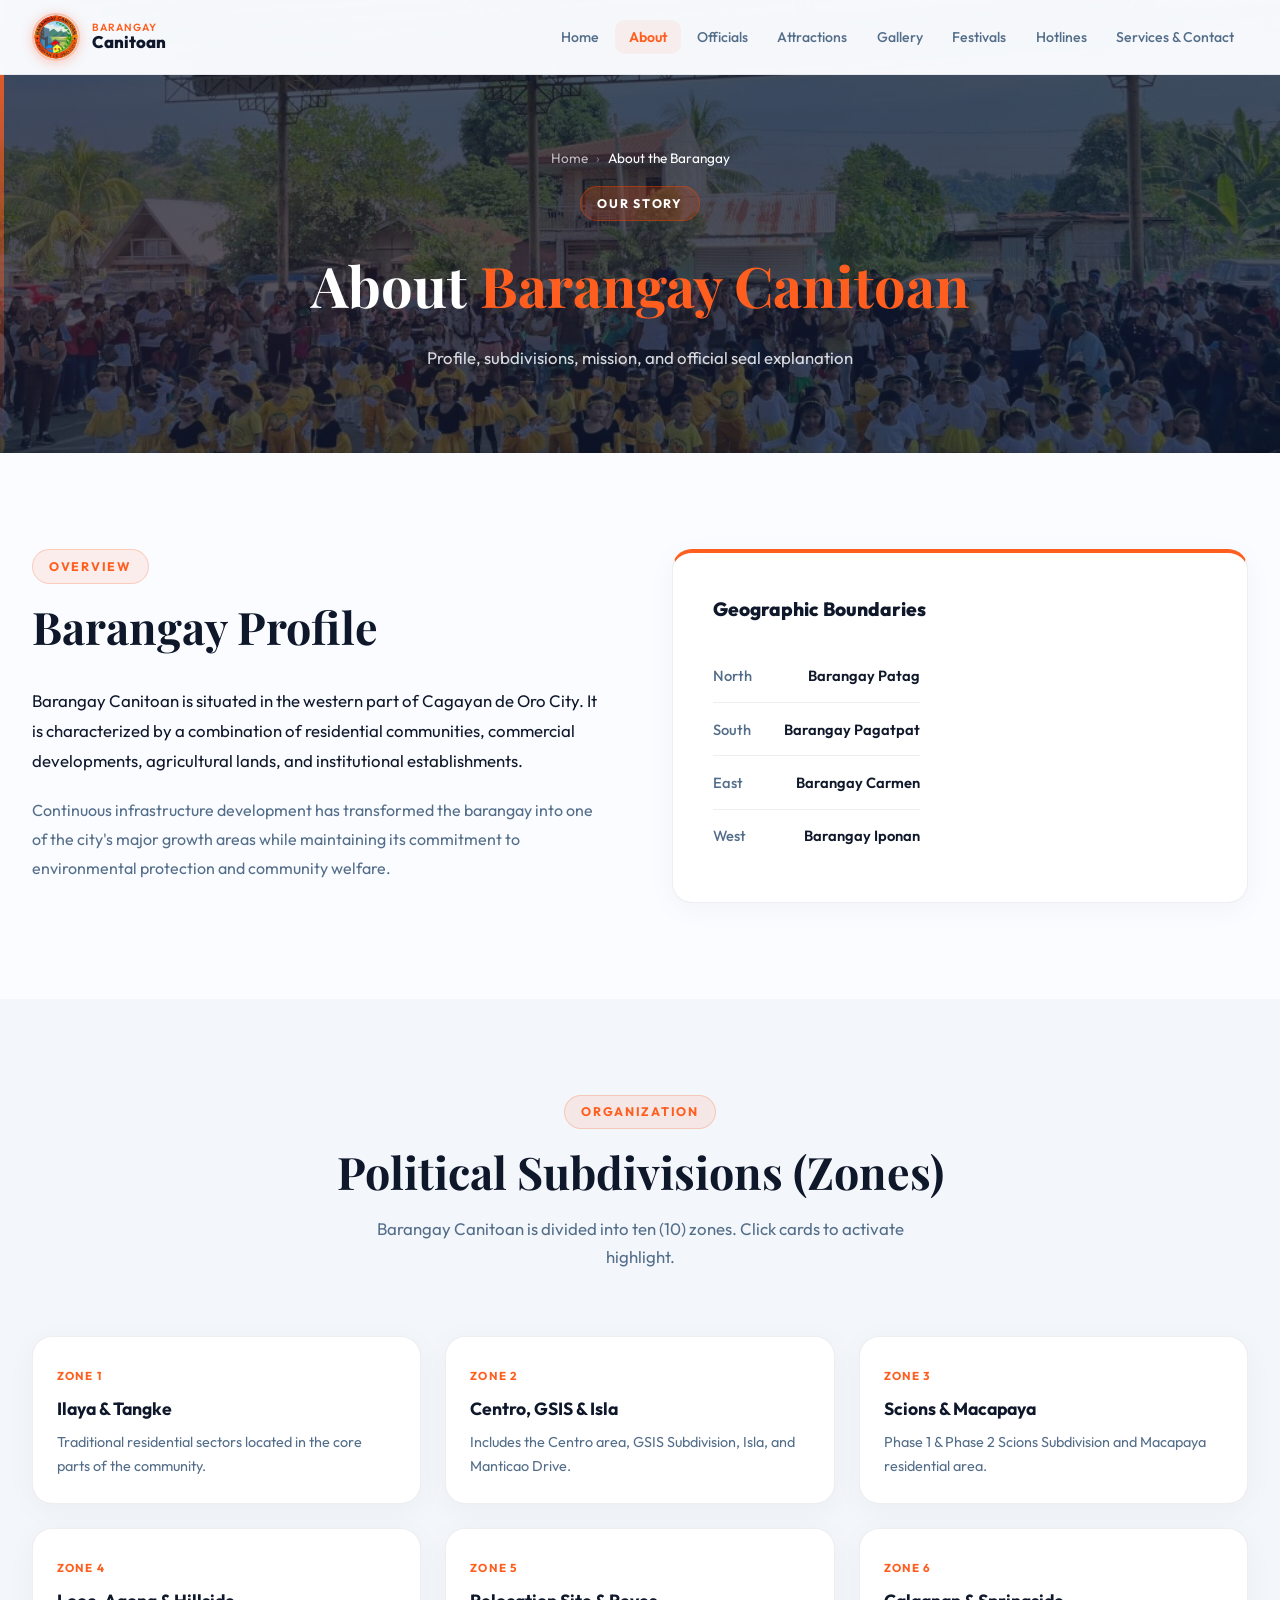
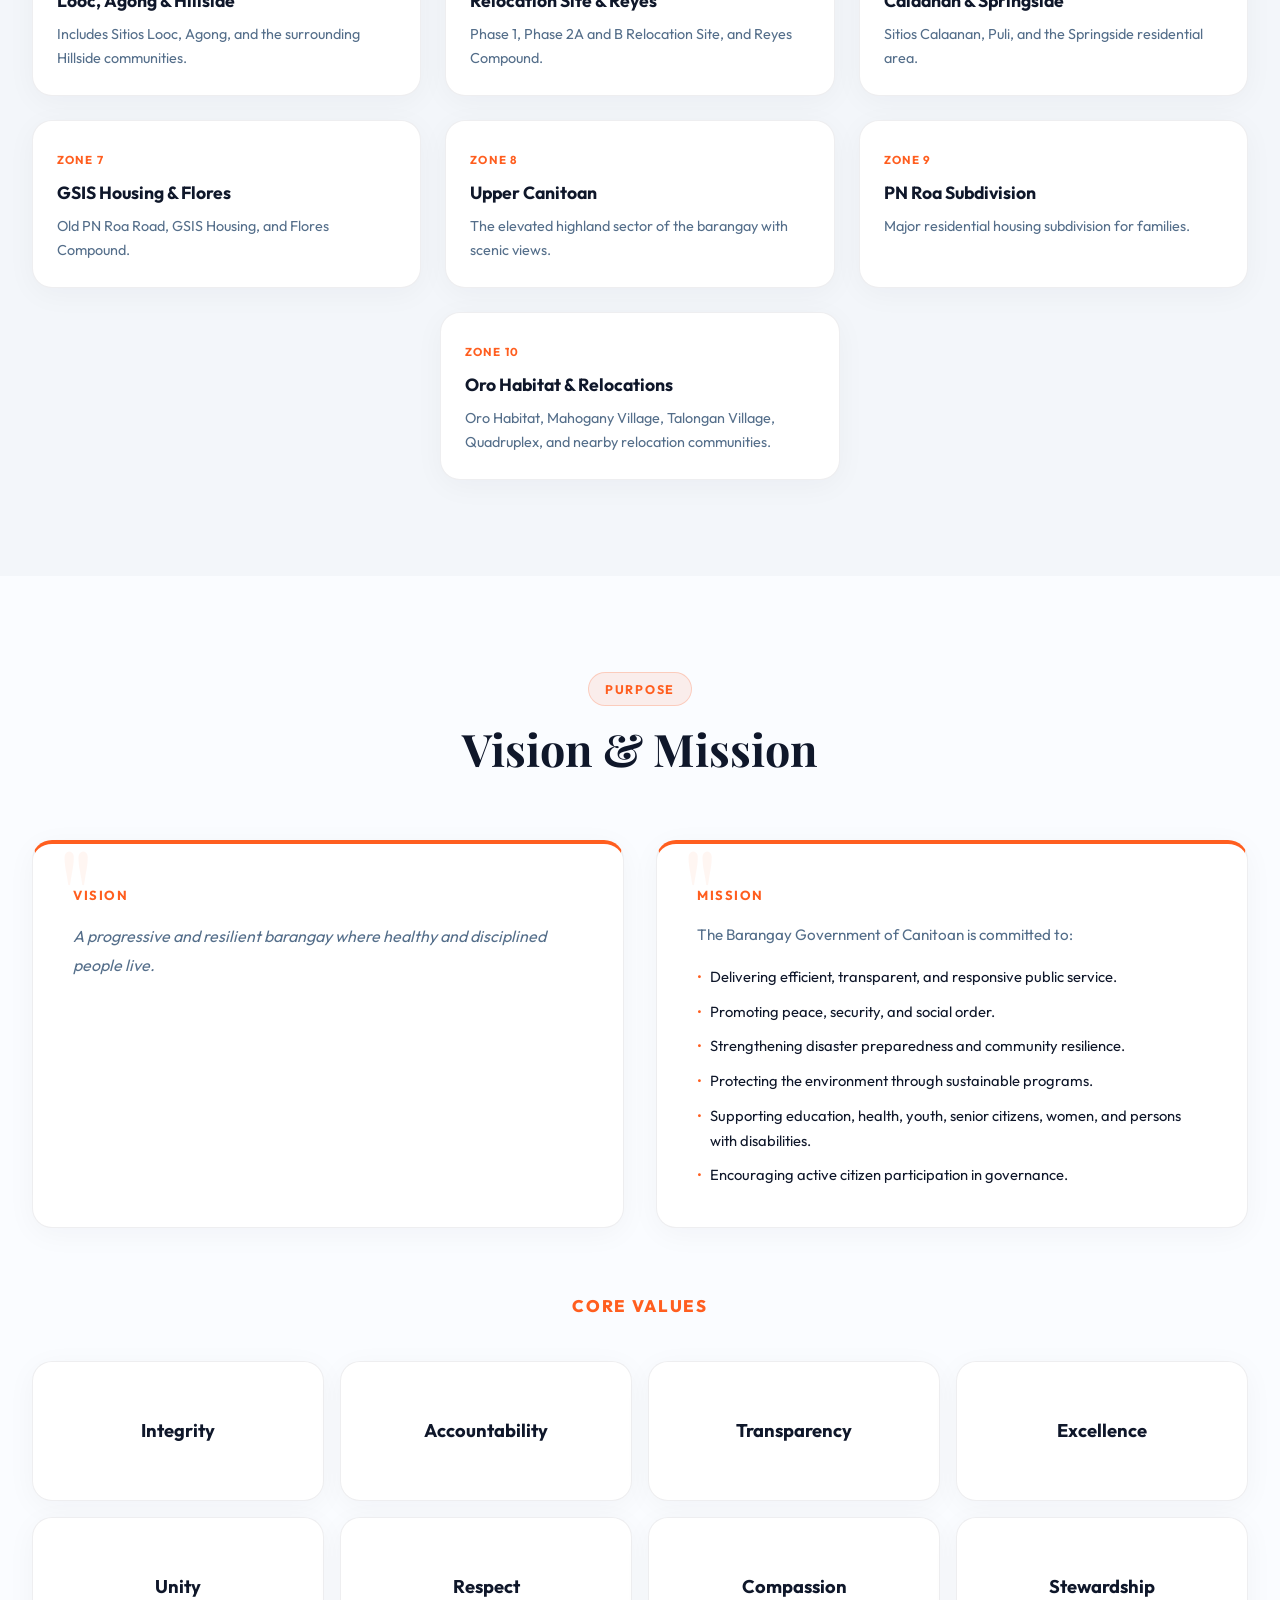
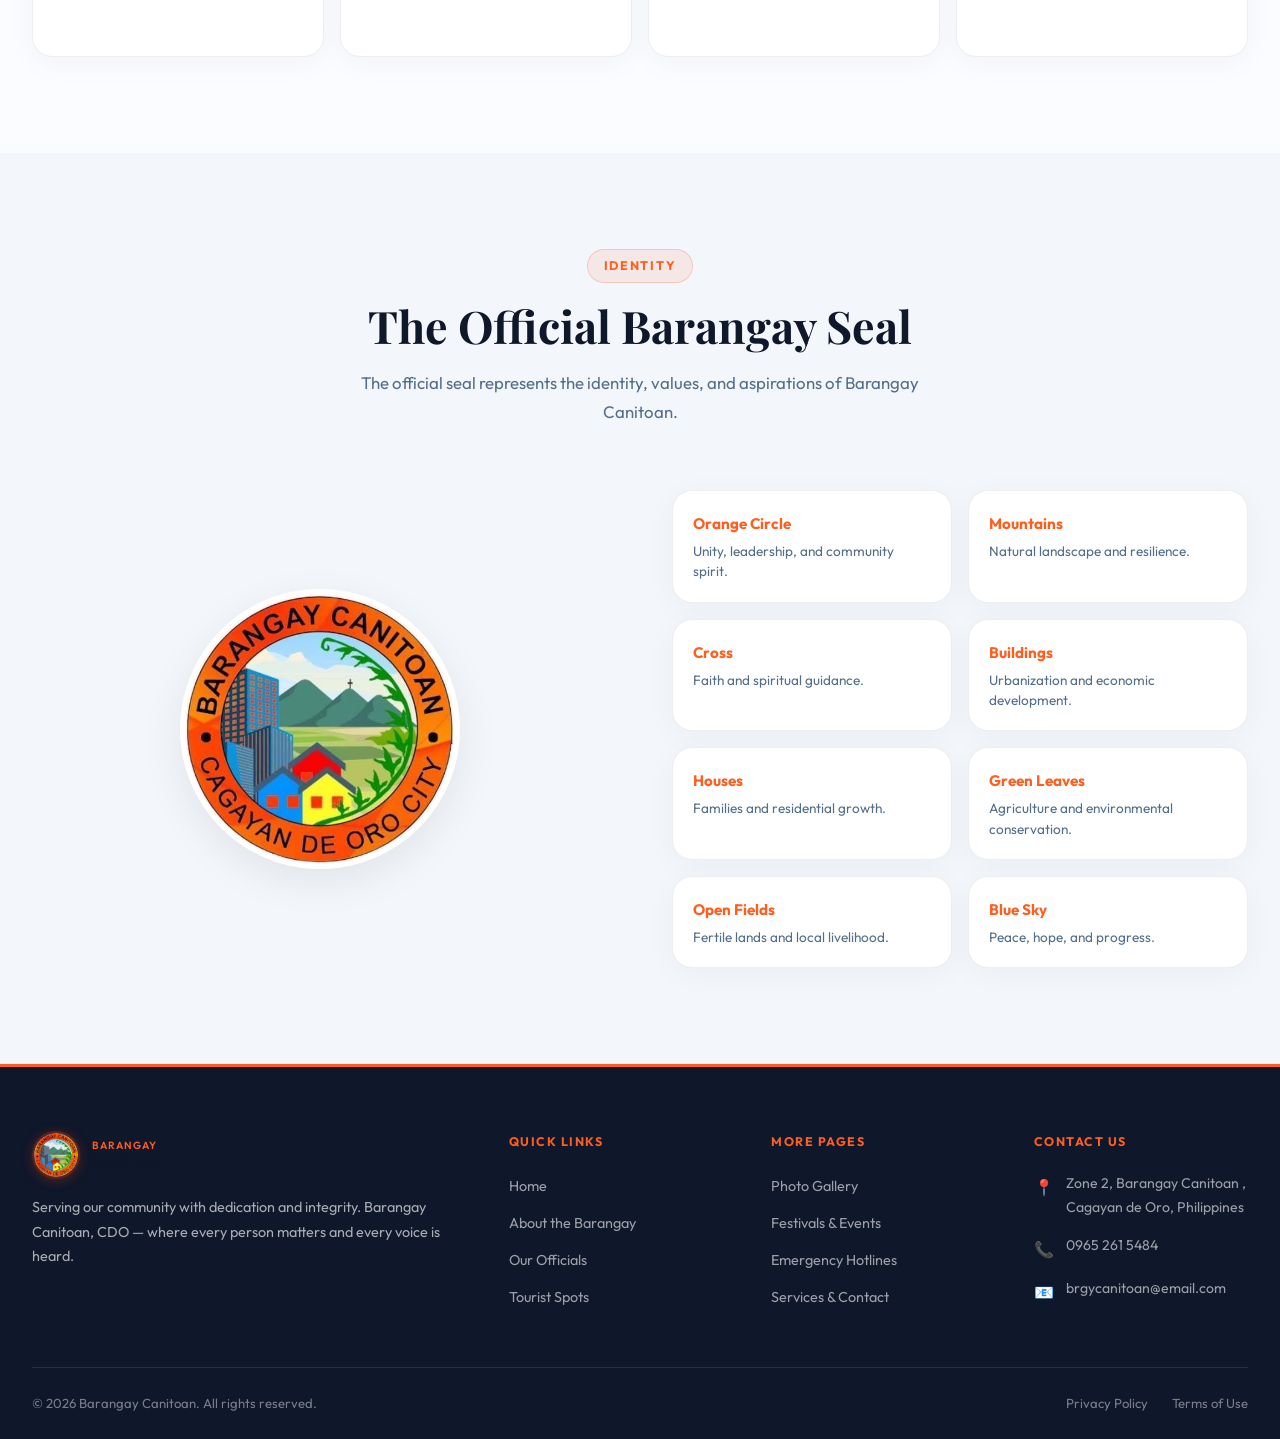
==== commit 0073a7fc: "Remove buttons to the home page and change text to the footer" ====
--- a/about.html
+++ b/about.html
@@ -347,7 +347,7 @@
           <div class="nav-logo"><img src="images/logo.jpg" alt="Barangay Canitoan Seal" /></div>
           <div class="nav-title"><span>Barangay</span><span>Canitoan</span></div>
         </div>
-        <p>Serving our community with dedication and integrity. Barangay Canitoan — where every person matters and every voice is heard.</p>
+        <p>Serving our community with dedication and integrity. Barangay Canitoan, CDO — where every person matters and every voice is heard.</p>
 
       </div>
       <div>
--- a/css/style.css
+++ b/css/style.css
@@ -63,6 +63,7 @@
 html {
   scroll-behavior: smooth;
   font-size: 16px;
+  background-color: var(--bg-body);
 }
 
 body {
@@ -101,10 +102,11 @@
   position: fixed;
   top: 0;
   left: 0;
+  right: 0;
   width: 100%;
   height: var(--nav-height);
   z-index: 1000;
-  background: rgba(250, 252, 255, 0.88);
+  background: rgba(250, 252, 255, 0.98);
   backdrop-filter: blur(24px);
   -webkit-backdrop-filter: blur(24px);
   border-bottom: 1px solid var(--border);
@@ -984,16 +986,15 @@
 .contact-info-card {
   background: var(--bg-card);
   border: 1px solid var(--border);
-  border-radius: var(--radius);
+  border-radius: var(--radius-sm);
   padding: 2rem;
-  box-shadow: var(--shadow);
 }
 
 .contact-item {
   display: flex;
-  gap: 1rem;
+  gap: 1.5rem;
   align-items: flex-start;
-  padding: 1rem 0;
+  padding: 1.25rem 0;
   border-bottom: 1px solid var(--border);
 }
 
@@ -1305,24 +1306,41 @@
     left: 0; right: 0;
     background: rgba(250, 252, 255, 0.98);
     backdrop-filter: blur(20px);
-    padding: 1.5rem;
+    -webkit-backdrop-filter: blur(20px);
+    padding: 1rem 1.5rem 1.5rem;
     flex-direction: column;
     align-items: stretch;
-    gap: 0.25rem;
+    gap: 0.15rem;
     transform: translateY(-110%);
     transition: transform 0.35s cubic-bezier(0.4, 0, 0.2, 1);
     border-bottom: 1px solid var(--border);
     box-shadow: 0 8px 30px rgba(15,23,42,0.12);
+    z-index: 999;
+    max-height: calc(100vh - var(--nav-height));
+    overflow-y: auto;
   }
 
   .nav-menu.open { transform: translateY(0); }
-  .hamburger { display: flex; }
-  .nav-link { padding: 0.75rem 1rem; font-size: 1rem; }
+  .hamburger { display: flex; z-index: 1000; }
+
+  .nav-link {
+    padding: 0.85rem 1rem;
+    font-size: 1rem;
+    border-radius: var(--radius-sm);
+    display: block;
+    width: 100%;
+  }
+
+  .nav-link:hover,
+  .nav-link.active {
+    background: rgba(255, 69, 0, 0.06);
+  }
 
   .section { padding: 4rem 0; }
   .footer-grid { grid-template-columns: 1fr; }
   .footer-bottom { flex-direction: column; text-align: center; }
   .captain-card { padding: 2rem 1.25rem; }
+  .grid-2-col { grid-template-columns: 1fr !important; }
 }
 
 @media (max-width: 580px) {
@@ -1338,12 +1356,12 @@
 /* ============================
    HOURS TABLE
    ============================ */
-.hours-table { width: 100%; border-collapse: collapse; }
+.hours-table { border-collapse: collapse; }
 .hours-table tr { border-bottom: 1px solid var(--border); }
 .hours-table tr:last-child { border-bottom: none; }
-.hours-table td { padding: 0.85rem 1rem; font-size: 0.92rem; }
-.hours-table td:first-child { color: var(--text-muted); font-weight: 500; }
-.hours-table td:last-child { color: var(--text-primary); text-align: right; }
+.hours-table td { padding: 0.85rem 0; font-size: 0.92rem; }
+.hours-table td:first-child { color: var(--text-muted); font-weight: 500; padding-right: 2rem; }
+.hours-table td:last-child { color: var(--text-primary); text-align: left; }
 .status-open { color: #1a8f3f; font-weight: 700; }
 .status-closed { color: #c00000; font-weight: 700; }
 
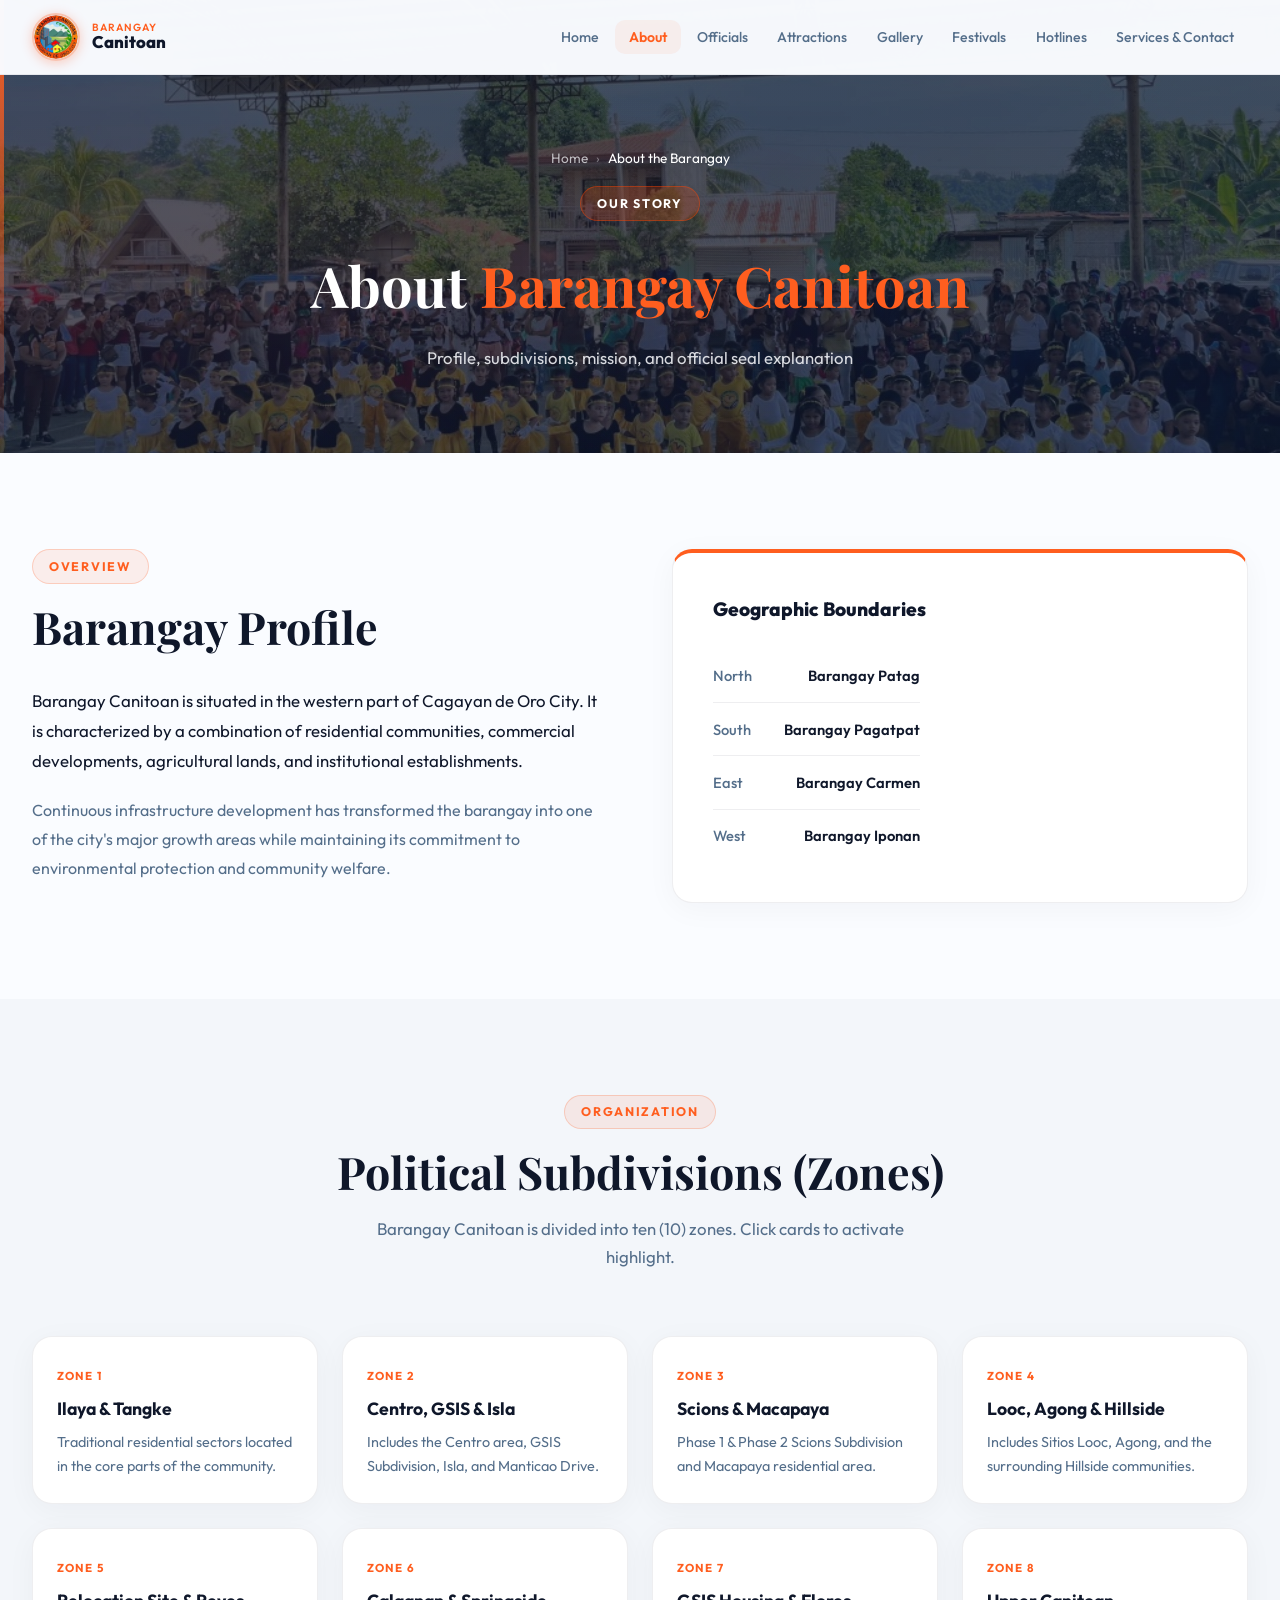
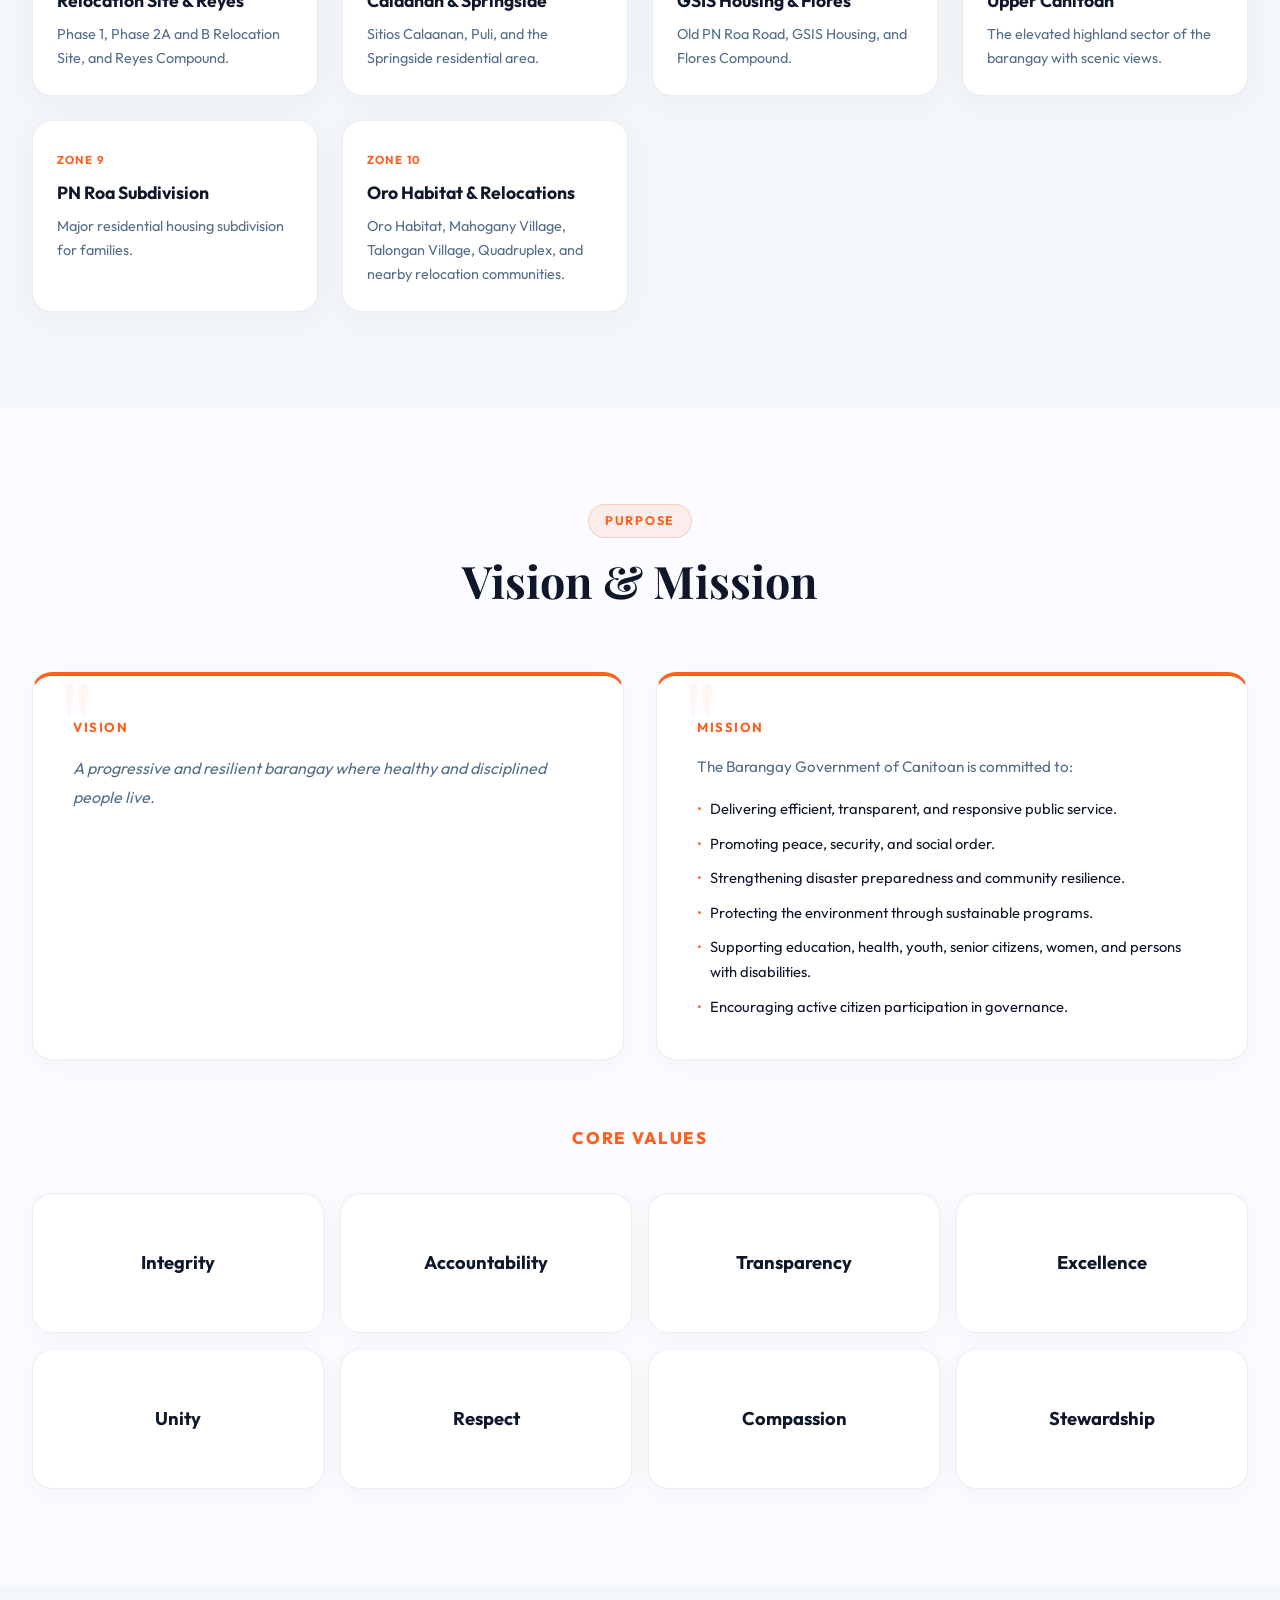
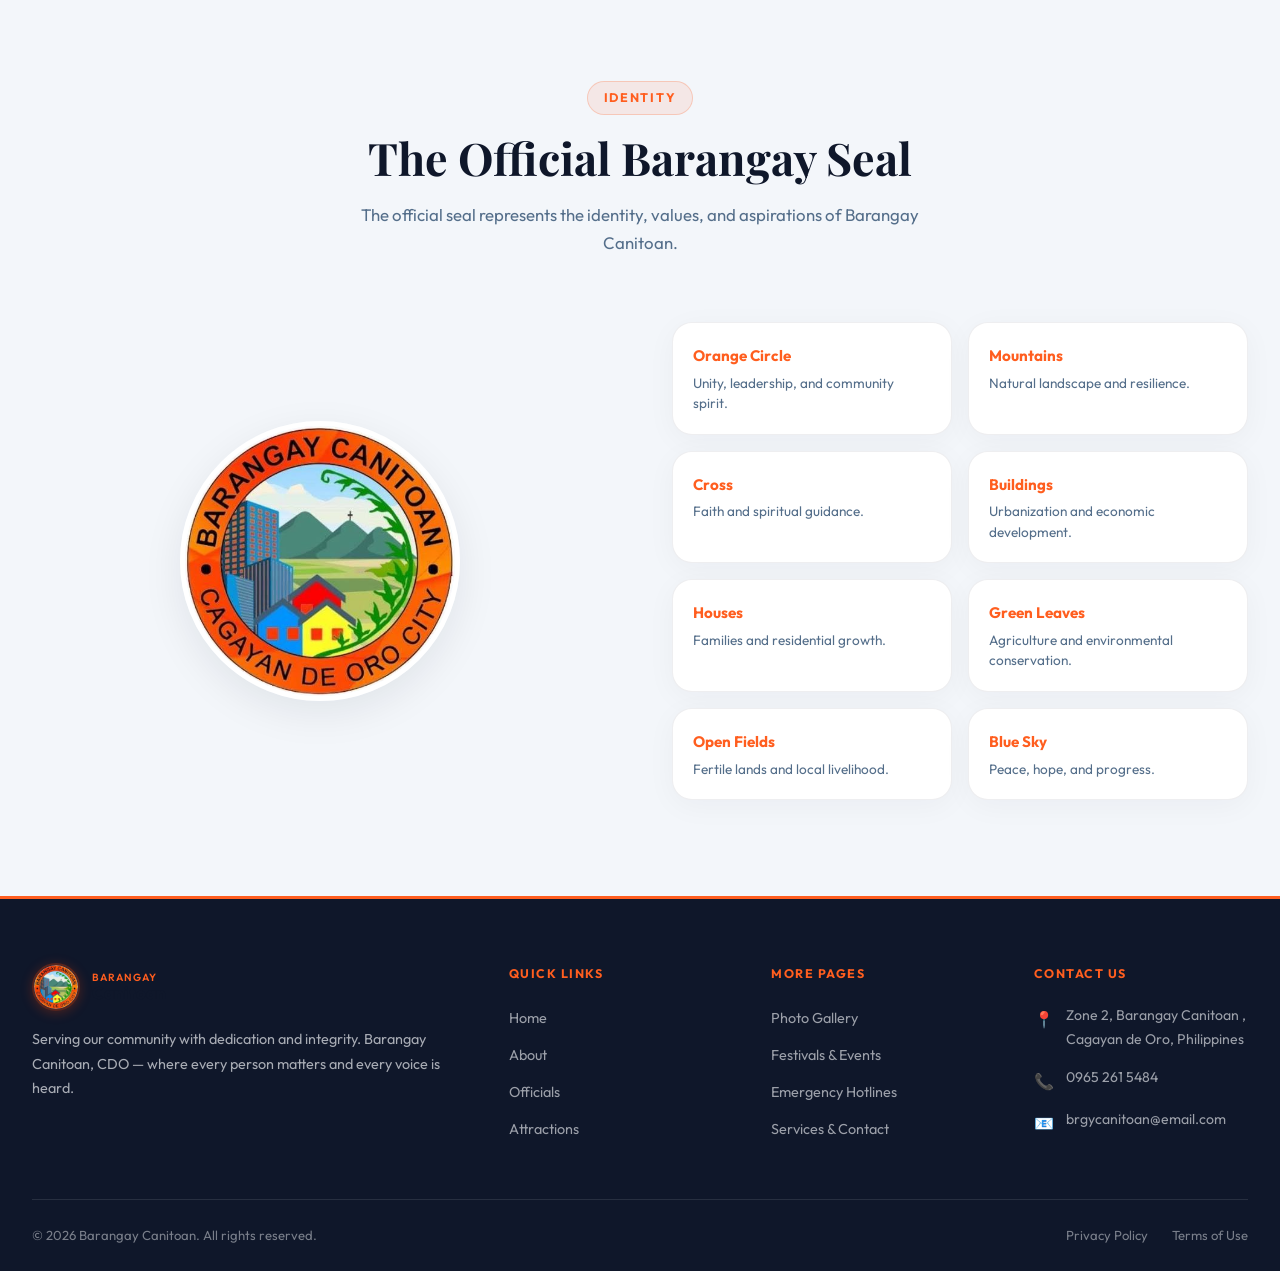
==== commit 67f8136e: "Changed text to the footer of about and homepage and aligned the boxes to the about to make it respo" ====
--- a/about.html
+++ b/about.html
@@ -102,7 +102,7 @@
       <p class="section-desc">Barangay Canitoan is divided into ten (10) zones. Click cards to activate highlight.</p>
     </div>
 
-    <div class="grid-3" style="gap:1.5rem;">
+    <div style="display: grid; grid-template-columns: repeat(auto-fit, minmax(280px, 1fr)); gap: 1.5rem;">
       <div class="card about-card-interactive animate-on-scroll" onclick="toggleCard(this)" style="padding:1.5rem;">
         <span class="card-tag">Zone 1</span>
         <h3 class="card-title">Ilaya &amp; Tangke</h3>
@@ -148,21 +148,14 @@
         <h3 class="card-title">PN Roa Subdivision</h3>
         <p class="card-desc">Major residential housing subdivision for families.</p>
       </div>
-      <div class="card about-card-interactive animate-on-scroll" onclick="toggleCard(this)" style="padding:1.5rem; grid-column:span 3; max-width:400px; margin:0 auto;" id="zone-10-card">
+      <div class="card about-card-interactive animate-on-scroll" onclick="toggleCard(this)" style="padding:1.5rem;">
         <span class="card-tag">Zone 10</span>
         <h3 class="card-title">Oro Habitat &amp; Relocations</h3>
         <p class="card-desc">Oro Habitat, Mahogany Village, Talongan Village, Quadruplex, and nearby relocation communities.</p>
       </div>
     </div>
     
-    <style>
-      @media (max-width: 900px) {
-        #zone-10-card { grid-column: span 2; margin: 0; max-width: none; }
-      }
-      @media (max-width: 580px) {
-        #zone-10-card { grid-column: span 1; }
-      }
-    </style>
+
   </div>
 </section>
 
@@ -354,9 +347,9 @@
         <h3 class="footer-heading">Quick Links</h3>
         <ul class="footer-links">
           <li><a href="index.html">Home</a></li>
-          <li><a href="about.html">About the Barangay</a></li>
-          <li><a href="officials.html">Our Officials</a></li>
-          <li><a href="attractions.html">Tourist Spots</a></li>
+          <li><a href="about.html">About</a></li>
+          <li><a href="officials.html">Officials</a></li>
+          <li><a href="attractions.html">Attractions</a></li>
         </ul>
       </div>
       <div>
